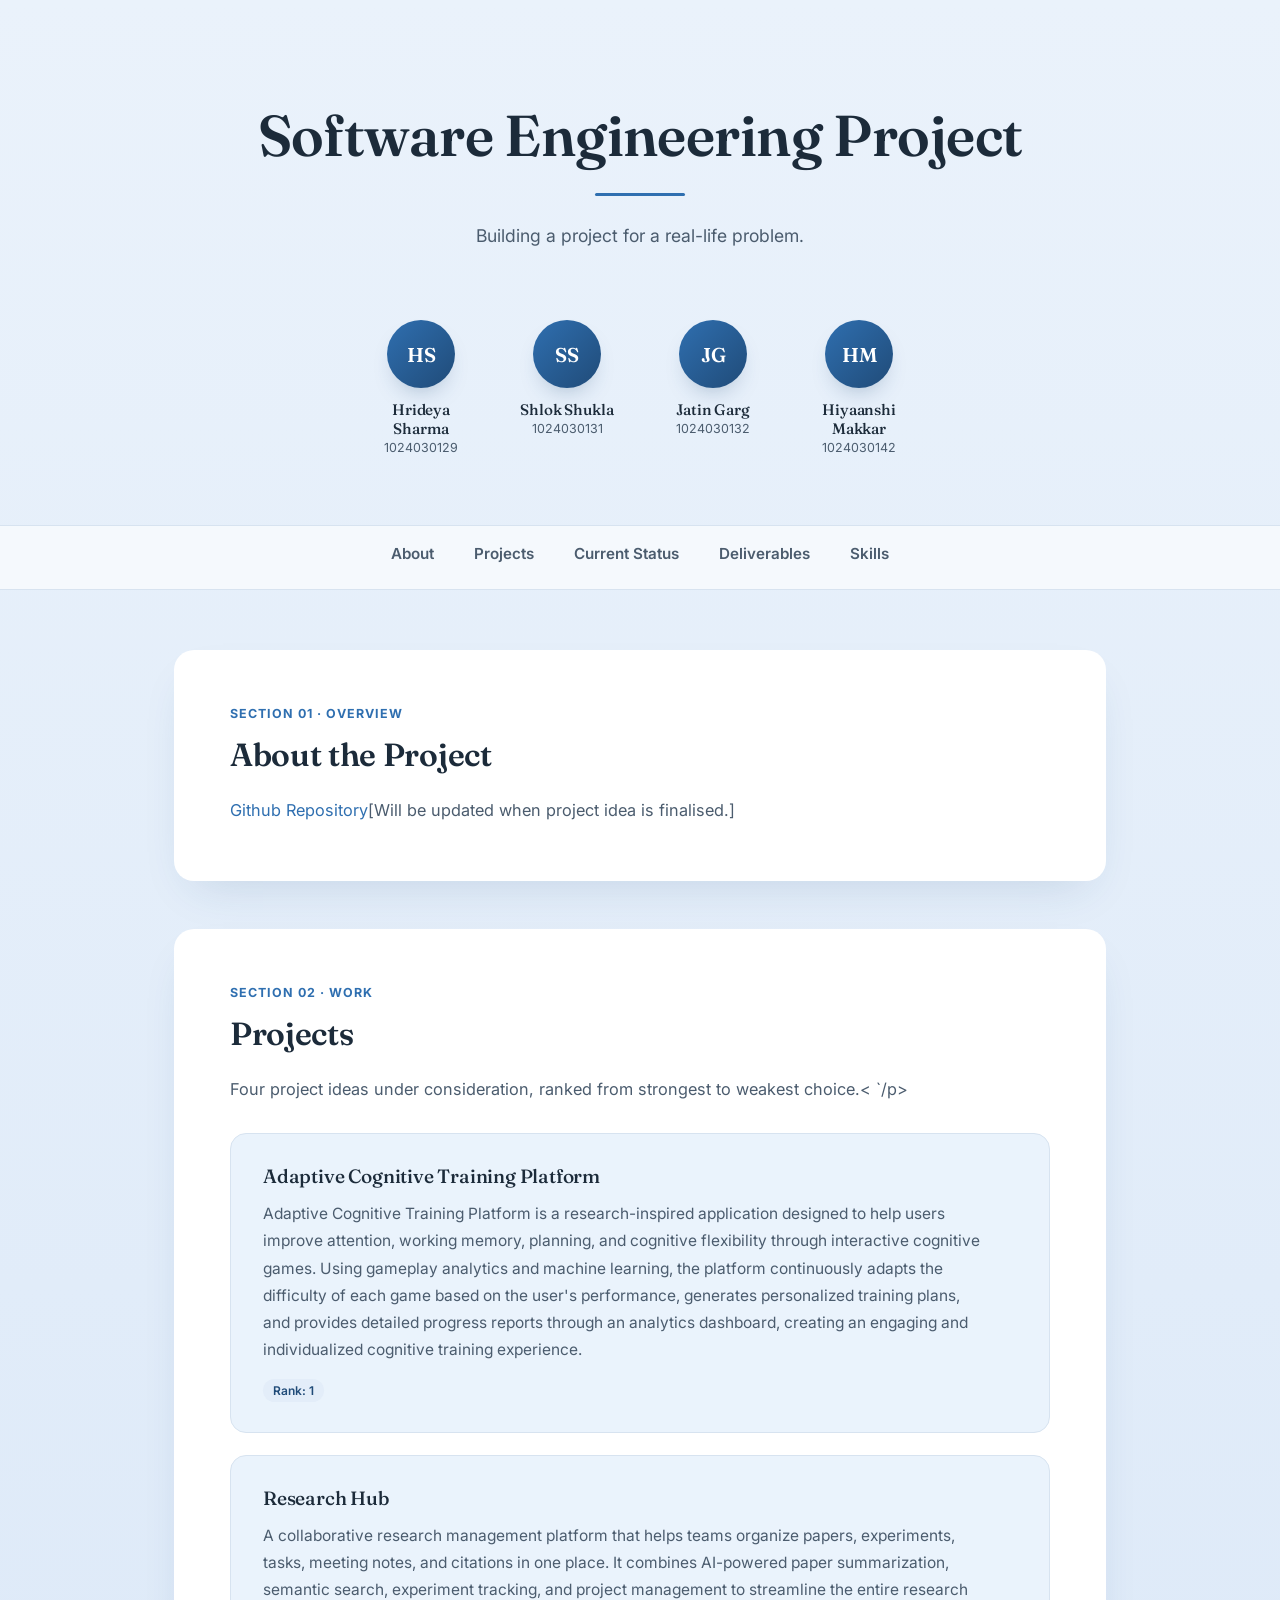
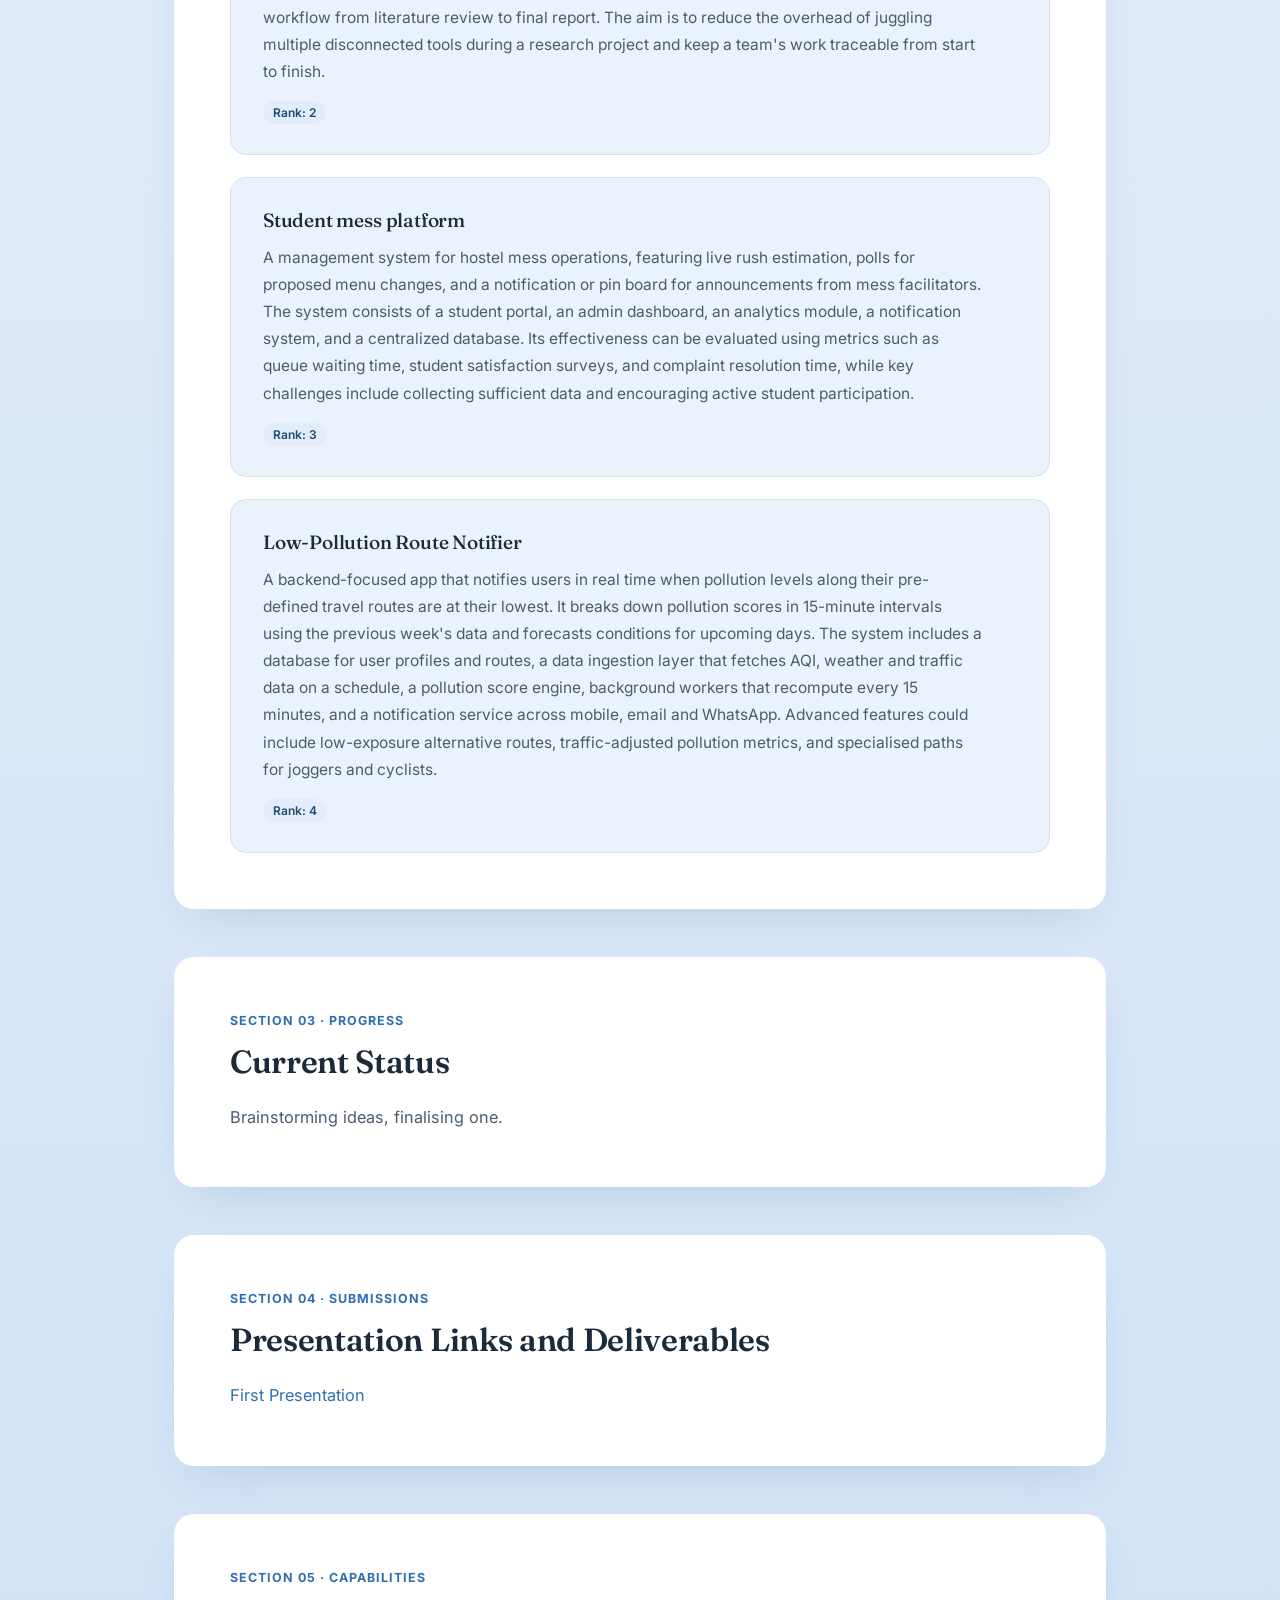
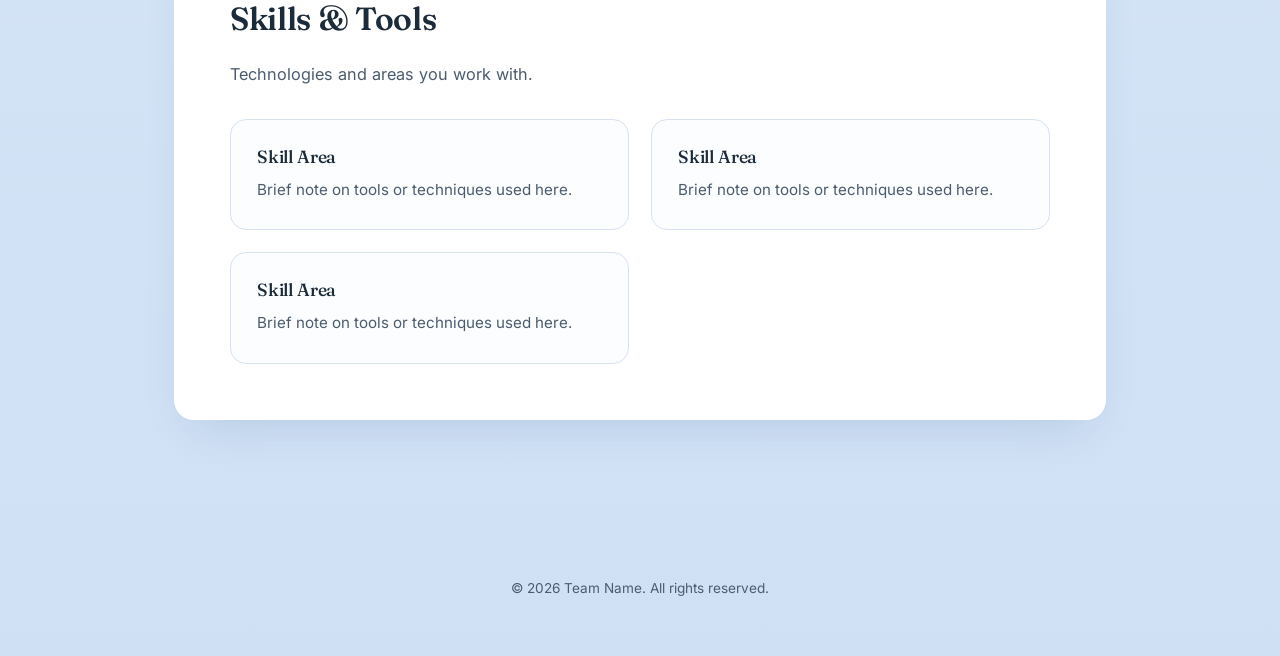
==== index.html @ e9191e88 "Update project details and styles in index.html Updated project descriptions and ranks in the projec" ====
<!DOCTYPE html>
<html lang="en">
<head>
<meta charset="UTF-8">
<meta name="viewport" content="width=device-width, initial-scale=1.0">
<title>Software Engineering Project</title>
<link rel="preconnect" href="https://fonts.googleapis.com">
<link href="https://fonts.googleapis.com/css2?family=Fraunces:opsz,wght@9..144,400;9..144,500;9..144,600&family=Inter:wght@400;500;600;700&display=swap" rel="stylesheet">
<style>
  :root {
    --bg-top: #eaf2fb;
    --bg-bottom: #cfe0f5;
    --panel: #ffffff;
    --ink: #1c2b3a;
    --ink-soft: #4b5c6e;
    --accent: #2f6fb0;
    --accent-deep: #204b78;
    --line: #d7e3f0;
    --nav-bg: #f5f9fd;
  }

  * { box-sizing: border-box; margin: 0; padding: 0; }

  html { scroll-behavior: smooth; }

  body {
    font-family: 'Inter', sans-serif;
    color: var(--ink);
    background: linear-gradient(180deg, var(--bg-top) 0%, var(--bg-bottom) 100%);
    min-height: 100vh;
  }

  h1, h2, h3 {
    font-family: 'Fraunces', serif;
    color: var(--ink);
    letter-spacing: -0.01em;
  }

  a { color: var(--accent); text-decoration: none; }

  /* HERO */
  .hero {
    padding: 100px 24px 70px;
    text-align: center;
  }

  .hero h1 {
    font-size: clamp(2.4rem, 5vw, 3.6rem);
    font-weight: 600;
  }

  .hero-underline {
    width: 90px;
    height: 3px;
    background: var(--accent);
    margin: 22px auto 26px;
    border-radius: 2px;
  }

  .hero p {
    font-size: 1.1rem;
    color: var(--ink-soft);
    max-width: 620px;
    margin: 0 auto;
    line-height: 1.6;
  }

  /* TEAM STRIP */
  .team-strip {
    display: flex;
    justify-content: center;
    flex-wrap: wrap;
    gap: 36px;
    padding: 0 24px 70px;
  }

  .strip-member {
    display: flex;
    flex-direction: column;
    align-items: center;
    text-align: center;
    width: 110px;
  }

  .strip-avatar {
    width: 68px;
    height: 68px;
    border-radius: 50%;
    background: linear-gradient(135deg, var(--accent), var(--accent-deep));
    display: flex;
    align-items: center;
    justify-content: center;
    color: #fff;
    font-family: 'Fraunces', serif;
    font-size: 1.25rem;
    font-weight: 600;
    margin-bottom: 12px;
    box-shadow: 0 12px 24px -12px rgba(32, 75, 120, 0.4);
  }

  .strip-member h3 {
    font-size: 0.95rem;
    font-weight: 500;
    margin-bottom: 2px;
  }

  .strip-member span {
    font-size: 0.78rem;
    color: var(--ink-soft);
  }

  /* NAV */
  .nav-wrap {
    background: var(--nav-bg);
    border-top: 1px solid var(--line);
    border-bottom: 1px solid var(--line);
    position: sticky;
    top: 0;
    z-index: 50;
  }

  nav {
    max-width: 1000px;
    margin: 0 auto;
    display: flex;
    justify-content: center;
    gap: 40px;
    padding: 18px 24px;
    flex-wrap: wrap;
  }

  nav a {
    font-size: 0.95rem;
    font-weight: 600;
    color: var(--ink-soft);
    padding-bottom: 6px;
    border-bottom: 2px solid transparent;
    transition: color 0.2s ease, border-color 0.2s ease;
  }

  nav a:hover,
  nav a.active {
    color: var(--accent-deep);
    border-color: var(--accent);
  }

  /* SECTIONS */
  main {
    max-width: 980px;
    margin: 0 auto;
    padding: 60px 24px 120px;
    display: flex;
    flex-direction: column;
    gap: 48px;
  }

  section {
    background: var(--panel);
    border-radius: 20px;
    padding: 56px;
    box-shadow: 0 20px 45px -20px rgba(32, 75, 120, 0.18);
    position: relative;
  }

  .eyebrow {
    font-size: 0.78rem;
    font-weight: 700;
    letter-spacing: 0.08em;
    text-transform: uppercase;
    color: var(--accent);
    display: block;
    margin-bottom: 14px;
  }

  section h2 {
    font-size: 2rem;
    font-weight: 600;
    margin-bottom: 22px;
  }

  section p {
    color: var(--ink-soft);
    line-height: 1.75;
    font-size: 1.02rem;
    max-width: 720px;
  }

  section p + p { margin-top: 14px; }

  /* TEAM GRID */
  .team-grid {
    display: grid;
    grid-template-columns: repeat(auto-fit, minmax(200px, 1fr));
    gap: 26px;
    margin-top: 30px;
  }

  .member {
    text-align: center;
    padding: 26px 16px;
    border: 1px solid var(--line);
    border-radius: 16px;
    transition: transform 0.2s ease, box-shadow 0.2s ease;
  }

  .member:hover {
    transform: translateY(-4px);
    box-shadow: 0 14px 30px -16px rgba(32, 75, 120, 0.3);
  }

  .avatar {
    width: 78px;
    height: 78px;
    border-radius: 50%;
    background: linear-gradient(135deg, var(--accent), var(--accent-deep));
    margin: 0 auto 16px;
    display: flex;
    align-items: center;
    justify-content: center;
    color: #fff;
    font-family: 'Fraunces', serif;
    font-size: 1.4rem;
    font-weight: 600;
  }

  .member h3 {
    font-size: 1.05rem;
    font-weight: 500;
    margin-bottom: 4px;
  }

  .member span {
    font-size: 0.85rem;
    color: var(--ink-soft);
  }

  /* PROJECT TILES (vertical layout, ranked) */
  .project-tile-list {
    display: flex;
    flex-direction: column;
    gap: 22px;
    margin-top: 30px;
  }

  .project-tile {
    border: 1px solid var(--line);
    border-radius: 16px;
    padding: 30px 32px;
    background: #eaf3fc;
  }

  .project-tile h3 {
    font-size: 1.2rem;
    font-weight: 500;
    margin-bottom: 12px;
  }

  .project-tile p {
    font-size: 0.97rem;
  }

  .rank-tag {
    display: inline-block;
    font-size: 0.75rem;
    font-weight: 600;
    color: var(--accent-deep);
    background: #e3edf9;
    padding: 4px 10px;
    border-radius: 100px;
    margin-top: 16px;
  }

  /* PROJECT / CARD LIST */
  .card-list {
    display: grid;
    grid-template-columns: repeat(auto-fit, minmax(260px, 1fr));
    gap: 22px;
    margin-top: 30px;
  }

  .card {
    border: 1px solid var(--line);
    border-radius: 16px;
    padding: 26px;
    background: #fbfdff;
  }

  .card h3 {
    font-size: 1.1rem;
    font-weight: 500;
    margin-bottom: 10px;
  }

  .card p {
    font-size: 0.95rem;
  }

  .tag {
    display: inline-block;
    font-size: 0.75rem;
    font-weight: 600;
    color: var(--accent-deep);
    background: #e3edf9;
    padding: 4px 10px;
    border-radius: 100px;
    margin-top: 14px;
  }

  /* CONTACT */
  .contact-row {
    display: flex;
    gap: 16px;
    margin-top: 26px;
    flex-wrap: wrap;
  }

  .btn {
    display: inline-block;
    padding: 13px 26px;
    border-radius: 100px;
    font-weight: 600;
    font-size: 0.95rem;
  }

  .btn-primary {
    background: var(--accent);
    color: #fff;
  }

  .btn-primary:hover { background: var(--accent-deep); }

  .btn-secondary {
    border: 1px solid var(--line);
    color: var(--ink);
  }

  .btn-secondary:hover { border-color: var(--accent); color: var(--accent-deep); }

  footer {
    text-align: center;
    padding: 40px 24px 60px;
    color: var(--ink-soft);
    font-size: 0.85rem;
  }

  @media (max-width: 640px) {
    section { padding: 34px 24px; }
    nav { gap: 20px; }
  }
</style>
</head>
<body>

  <div class="hero">
    <h1>Software Engineering Project</h1>
    <div class="hero-underline"></div>
    <p>Building a project for a real-life problem.</p>
  </div>

  <div class="team-strip">
    <div class="strip-member">
      <div class="strip-avatar">HS</div>
      <h3>Hrideya Sharma</h3>
      <span>1024030129</span>
    </div>
    <div class="strip-member">
      <div class="strip-avatar">SS</div>
      <h3>Shlok Shukla</h3>
      <span>1024030131</span>
    </div>
    <div class="strip-member">
      <div class="strip-avatar">JG</div>
      <h3>Jatin Garg</h3>
      <span>1024030132</span>
    </div>
    <div class="strip-member">
      <div class="strip-avatar">HM</div>
      <h3>Hiyaanshi Makkar</h3>
      <span>1024030142</span>
    </div>
  </div>

  <div class="nav-wrap">
    <nav>
      <a href="#about" class="active">About</a>
      <a href="#projects">Projects</a>
      <a href="#status">Current Status</a>
      <a href="#deliverables">Deliverables</a>
      <a href="#skills">Skills</a>
    </nav>
  </div>

  <main>

    <section id="about">
      <span class="eyebrow">Section 01 · Overview</span>
      <h2>About the Project</h2>
      <p><a href="https://github.com/hrideya163/Software_Engineering_Project">Github Repository</a>[Will be updated when project idea is finalised.]</p>
    </section>

    <section id="projects">
      <span class="eyebrow">Section 02 · Work</span>
      <h2>Projects</h2>
      <p>Four project ideas under consideration, ranked from strongest to weakest choice.<  `/p>
      <div class="project-tile-list">

        <div class="project-tile">
          <h3>Adaptive Cognitive Training Platform</h3>
          <p>Adaptive Cognitive Training Platform is a research-inspired application designed to help users improve attention, working memory, planning, and cognitive flexibility through interactive cognitive games. Using gameplay analytics and machine learning, the platform continuously adapts the difficulty of each game based on the user's performance, generates personalized training plans, and provides detailed progress reports through an analytics dashboard, creating an engaging and individualized cognitive training experience.</p>
          <span class="rank-tag">Rank: 1</span>
        </div>

        <div class="project-tile">
          <h3>Research Hub</h3>
          <p>A collaborative research management platform that helps teams organize papers, experiments, tasks, meeting notes, and citations in one place. It combines AI-powered paper summarization, semantic search, experiment tracking, and project management to streamline the entire research workflow from literature review to final report. The aim is to reduce the overhead of juggling multiple disconnected tools during a research project and keep a team's work traceable from start to finish.</p>
          <span class="rank-tag">Rank: 2</span>
        </div>

        <div class="project-tile">
          <h3>Student mess platform</h3>
          <p>A management system for hostel mess operations, featuring live rush estimation, polls for proposed menu changes, and a notification or pin board for announcements from mess facilitators. The system consists of a student portal, an admin dashboard, an analytics module, a notification system, and a centralized database. Its effectiveness can be evaluated using metrics such as queue waiting time, student satisfaction surveys, and complaint resolution time, while key challenges include collecting sufficient data and encouraging active student participation.</p>
          <span class="rank-tag">Rank: 3</span>
        </div>

        <div class="project-tile">
          <h3>Low-Pollution Route Notifier</h3>
          <p>A backend-focused app that notifies users in real time when pollution levels along their pre-defined travel routes are at their lowest. It breaks down pollution scores in 15-minute intervals using the previous week's data and forecasts conditions for upcoming days. The system includes a database for user profiles and routes, a data ingestion layer that fetches AQI, weather and traffic data on a schedule, a pollution score engine, background workers that recompute every 15 minutes, and a notification service across mobile, email and WhatsApp. Advanced features could include low-exposure alternative routes, traffic-adjusted pollution metrics, and specialised paths for joggers and cyclists.</p>
          <span class="rank-tag">Rank: 4</span>
        </div>
        
      </div>
    </section>

    <section id="status">
      <span class="eyebrow">Section 03 · Progress</span>
      <h2>Current Status</h2>
      <p>Brainstorming ideas, finalising one.</p>
    </section>

    <section id="deliverables">
      <span class="eyebrow">Section 04 · Submissions</span>
      <h2>Presentation Links and Deliverables</h2>
      <p><a href="https://docs.google.com/presentation/d/1nsrLdVQEng-svzZ3mW-jrxJIvBsD0Khr/edit?usp=sharing&ouid=112269358252437703472&rtpof=true&sd=true">First Presentation</a></p>
    </section>

    <section id="skills">
      <span class="eyebrow">Section 05 · Capabilities</span>
      <h2>Skills &amp; Tools</h2>
      <p>Technologies and areas you work with.</p>
      <div class="card-list">
        <div class="card"><h3>Skill Area</h3><p>Brief note on tools or techniques used here.</p></div>
        <div class="card"><h3>Skill Area</h3><p>Brief note on tools or techniques used here.</p></div>
        <div class="card"><h3>Skill Area</h3><p>Brief note on tools or techniques used here.</p></div>
      </div>
    </section>

  </main>

  <footer>
    &copy; 2026 Team Name. All rights reserved.
  </footer>

  <script>
    const links = document.querySelectorAll('nav a');
    const sections = document.querySelectorAll('main section');

    window.addEventListener('scroll', () => {
      let current = '';
      sections.forEach(sec => {
        const rect = sec.getBoundingClientRect();
        if (rect.top <= 120 && rect.bottom >= 120) current = sec.id;
      });
      links.forEach(link => {
        link.classList.toggle('active', link.getAttribute('href') === '#' + current);
      });
    });
  </script>

</body>
</html>
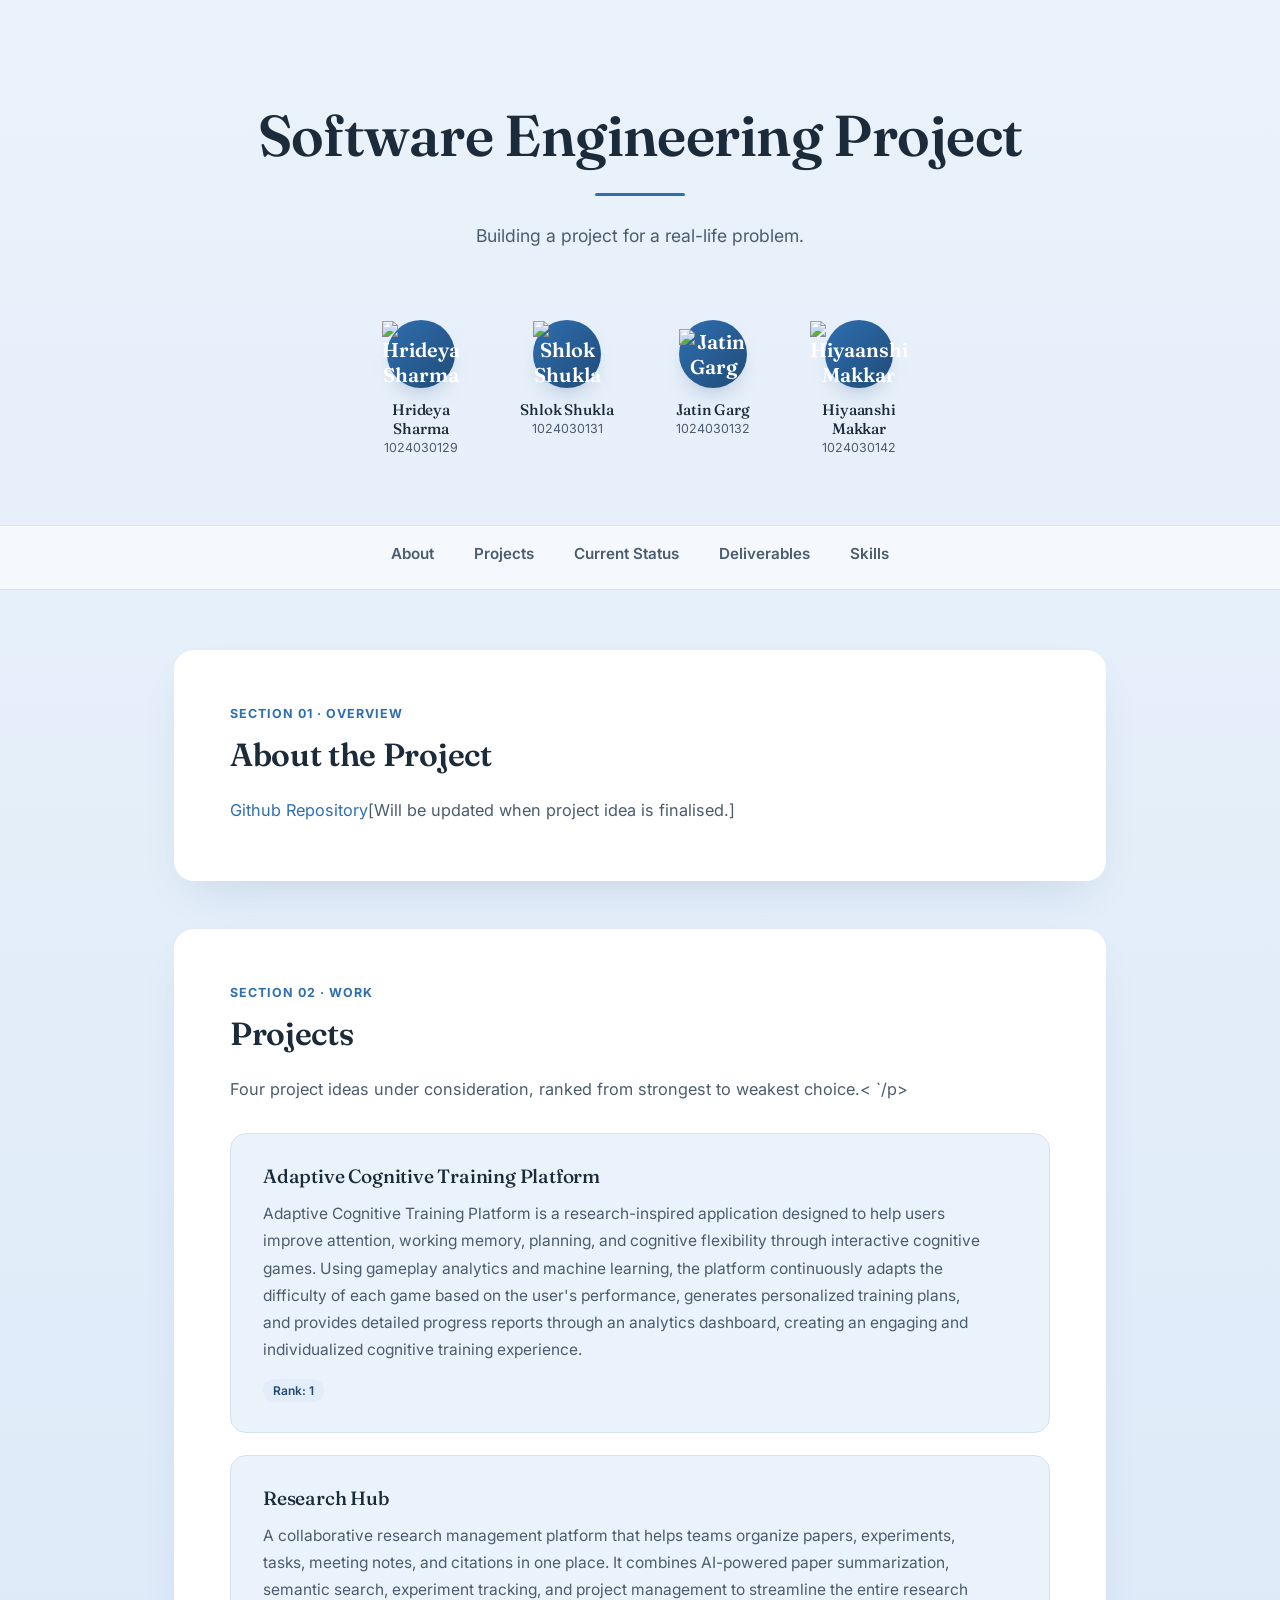
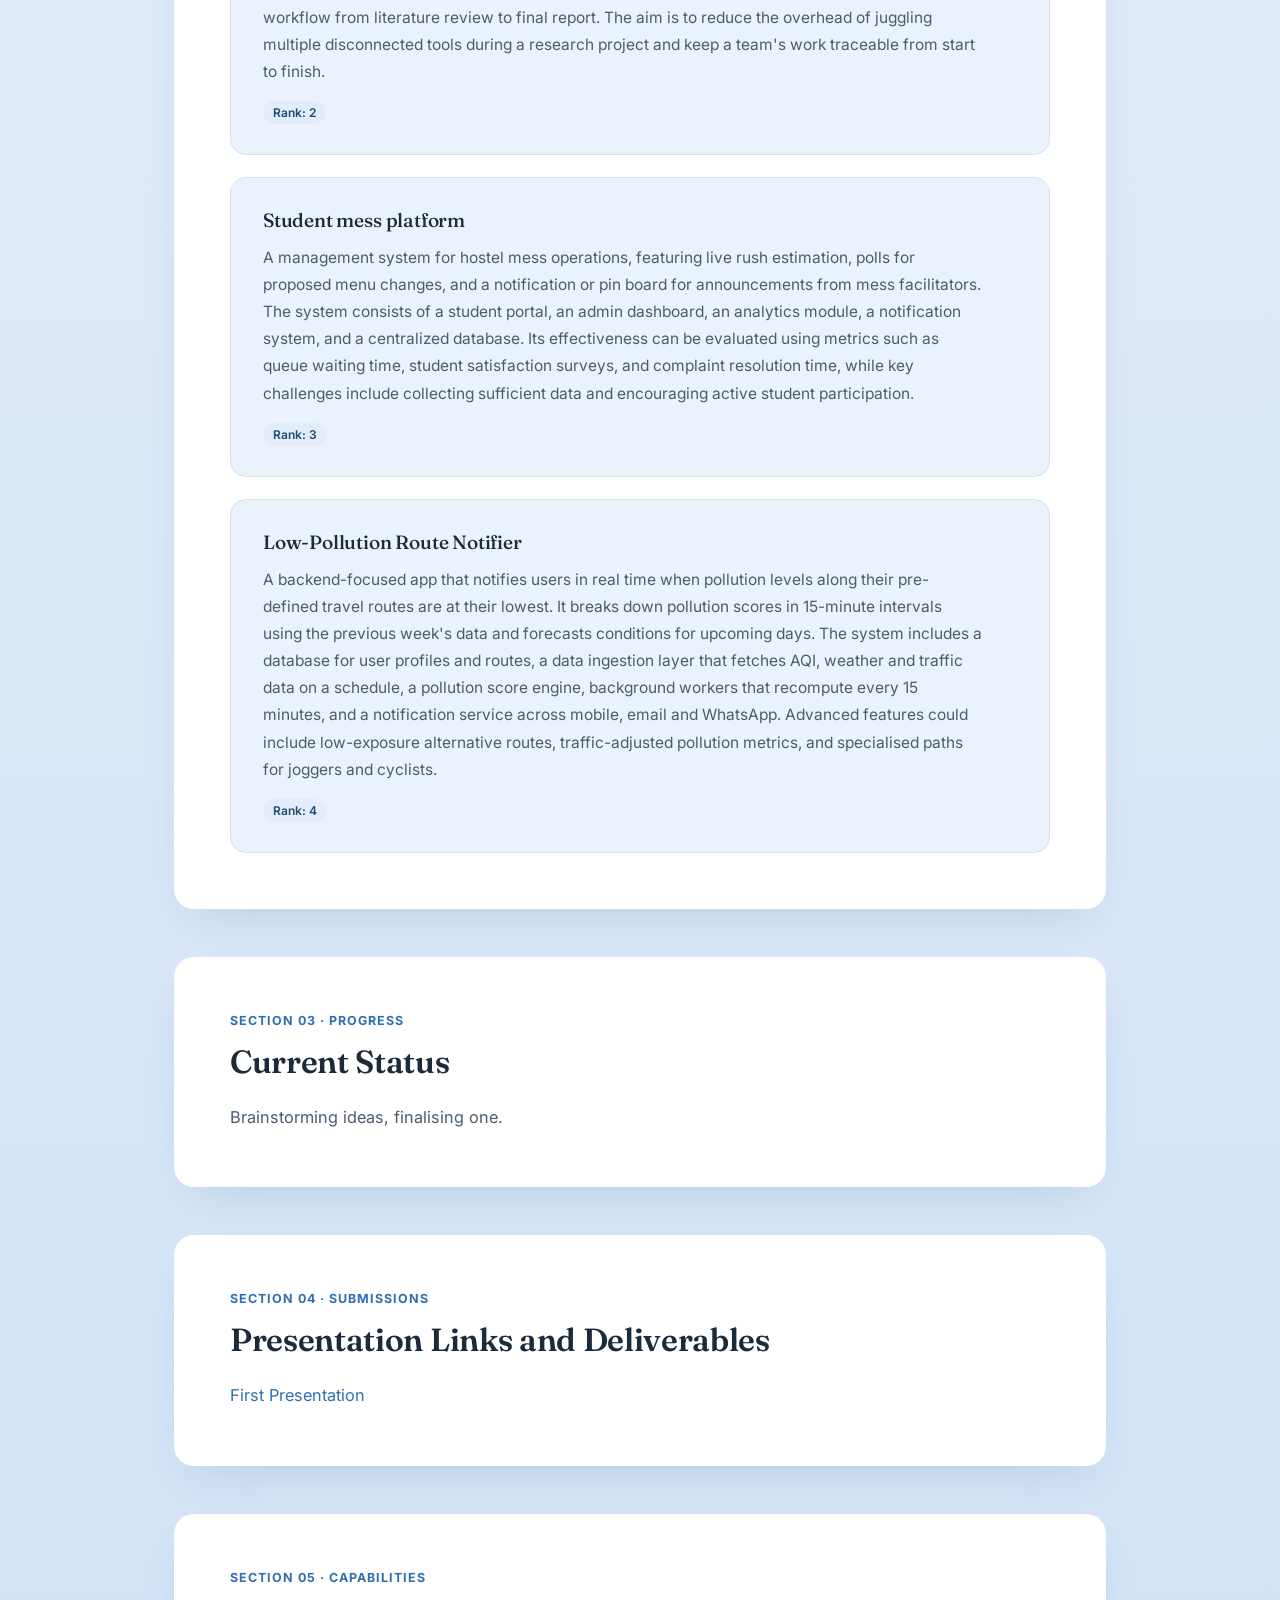
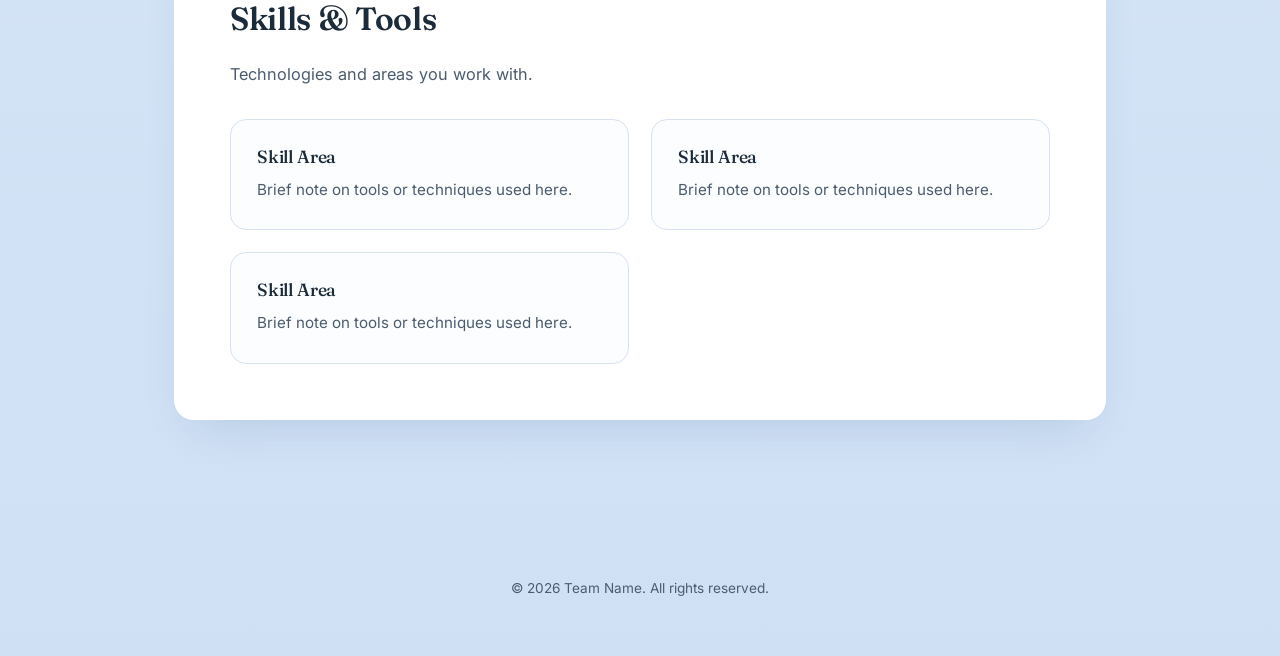
==== commit f35ff94f: "Update index.html" ====
--- a/index.html
+++ b/index.html
@@ -359,22 +359,22 @@
 
   <div class="team-strip">
     <div class="strip-member">
-      <div class="strip-avatar">HS</div>
+      <div class="strip-avatar"><img src="images/hrideya.jpg" alt="Hrideya Sharma"></div>
       <h3>Hrideya Sharma</h3>
       <span>1024030129</span>
     </div>
     <div class="strip-member">
-      <div class="strip-avatar">SS</div>
+      <div class="strip-avatar"><img src="images/shlok.jpg" alt="Shlok Shukla"></div>
       <h3>Shlok Shukla</h3>
       <span>1024030131</span>
     </div>
     <div class="strip-member">
-      <div class="strip-avatar">JG</div>
+      <div class="strip-avatar"><img src="images/jatin.jpg" alt="Jatin Garg"></div>
       <h3>Jatin Garg</h3>
       <span>1024030132</span>
     </div>
     <div class="strip-member">
-      <div class="strip-avatar">HM</div>
+      <div class="strip-avatar"><img src="images/hiyaanshi.jpg" alt="Hiyaanshi Makkar"></div>
       <h3>Hiyaanshi Makkar</h3>
       <span>1024030142</span>
     </div>
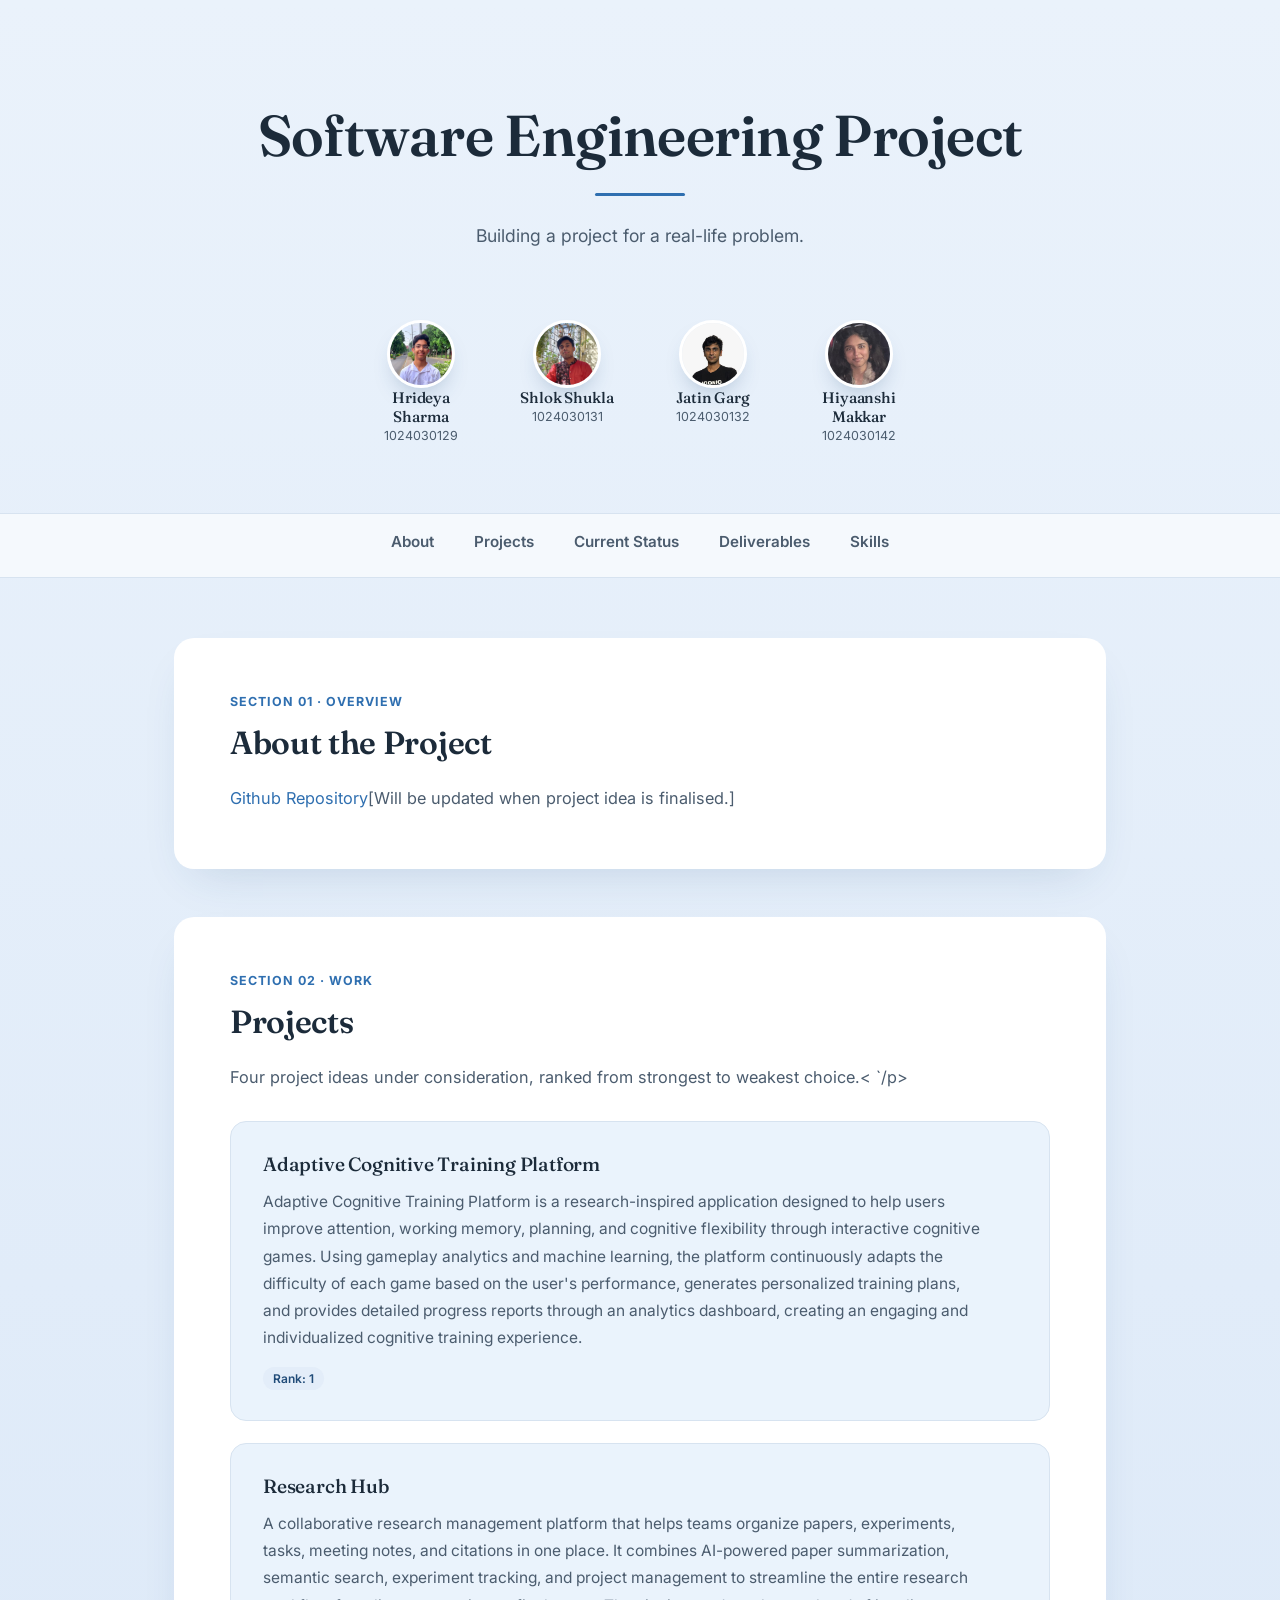
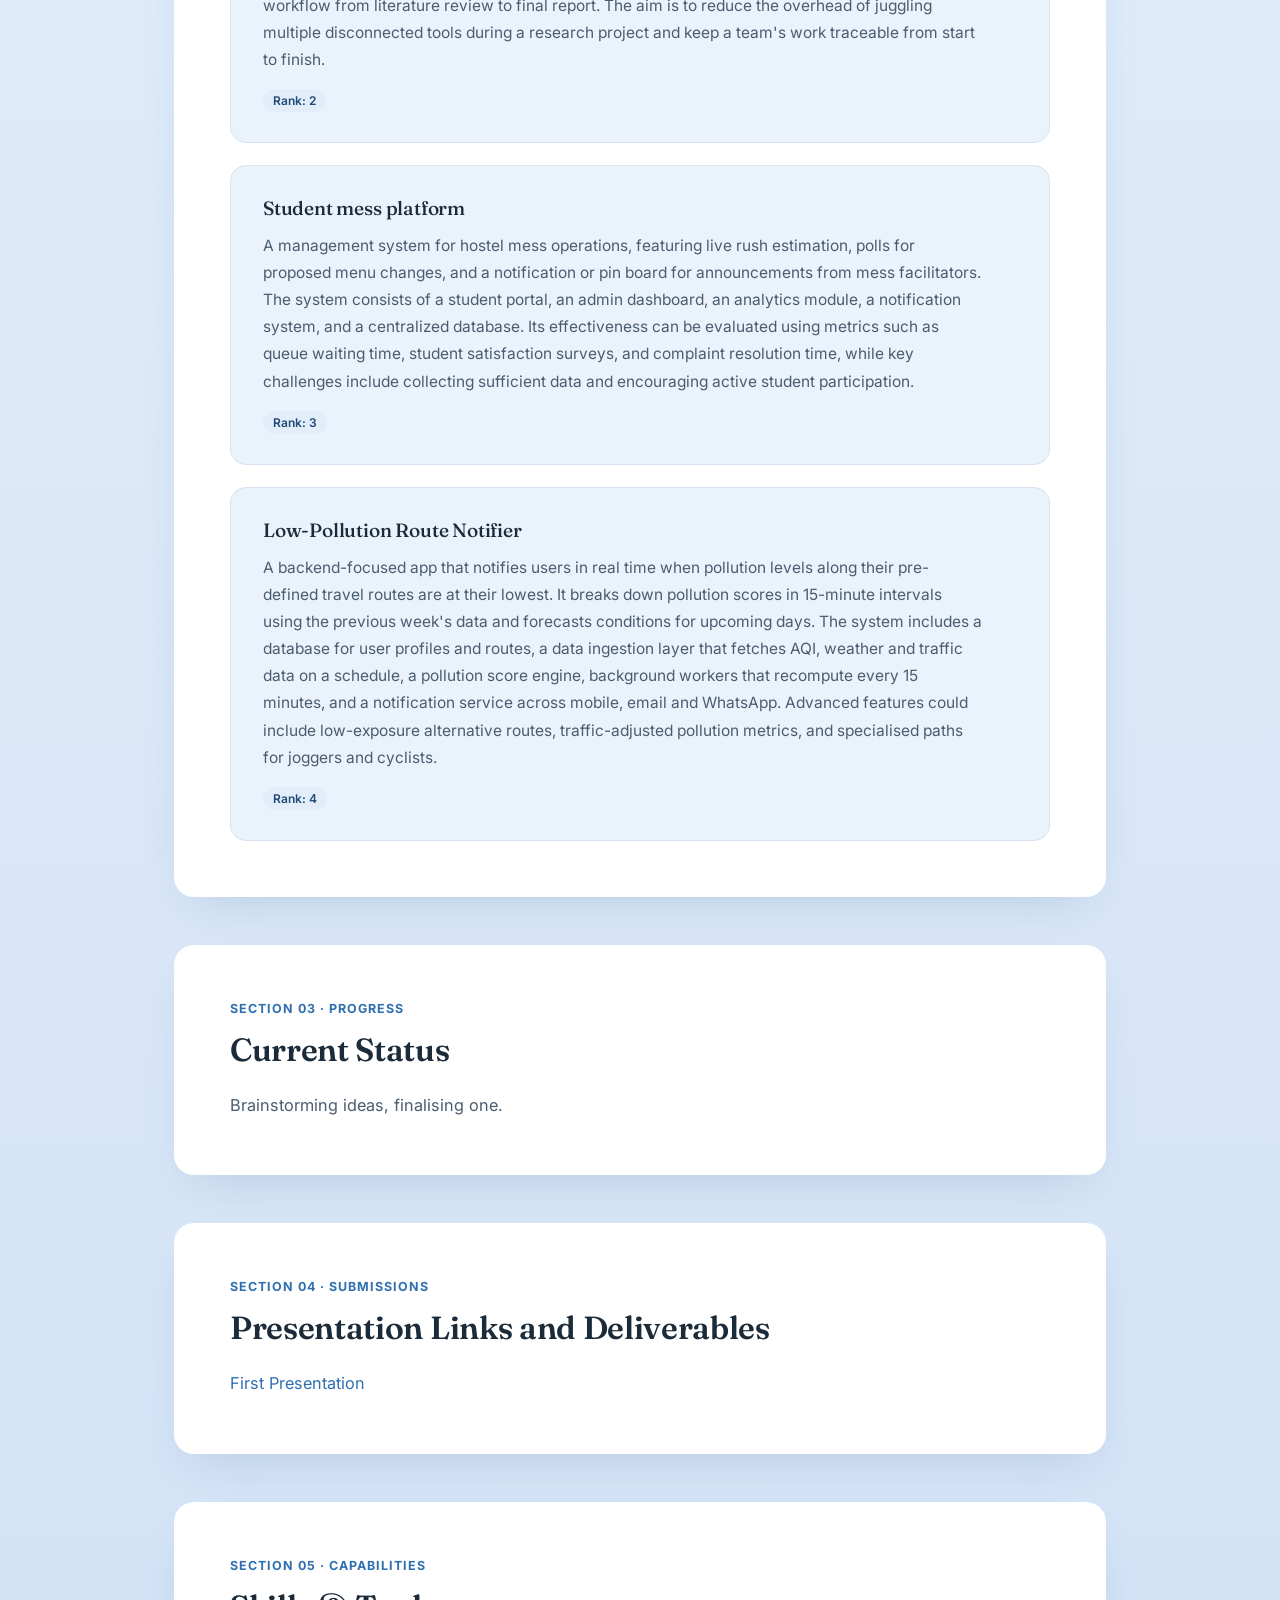
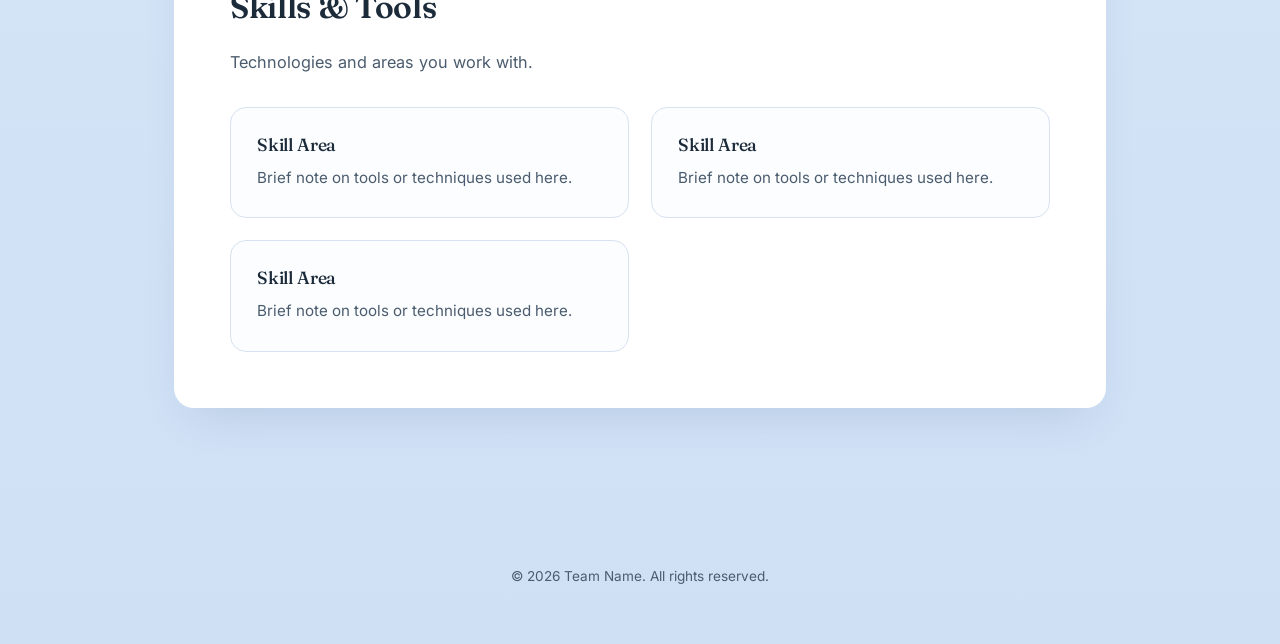
==== commit 940e2d87: "Update index.html" ====
--- a/index.html
+++ b/index.html
@@ -86,17 +86,17 @@
     width: 68px;
     height: 68px;
     border-radius: 50%;
-    background: linear-gradient(135deg, var(--accent), var(--accent-deep));
-    display: flex;
-    align-items: center;
-    justify-content: center;
-    color: #fff;
-    font-family: 'Fraunces', serif;
-    font-size: 1.25rem;
-    font-weight: 600;
-    margin-bottom: 12px;
+    overflow: hidden;
+    border: 3px solid #fff;
     box-shadow: 0 12px 24px -12px rgba(32, 75, 120, 0.4);
-  }
+}
+
+.strip-avatar img {
+    width: 100%;
+    height: 100%;
+    object-fit: cover;
+    display: block;
+}
 
   .strip-member h3 {
     font-size: 0.95rem;
@@ -359,22 +359,22 @@
 
   <div class="team-strip">
     <div class="strip-member">
-      <div class="strip-avatar"><img src="images/hrideya.jpg" alt="Hrideya Sharma"></div>
+      <div class="strip-avatar"><img src="images/hrideya.jpeg" alt="Hrideya Sharma"></div>
       <h3>Hrideya Sharma</h3>
       <span>1024030129</span>
     </div>
     <div class="strip-member">
-      <div class="strip-avatar"><img src="images/shlok.jpg" alt="Shlok Shukla"></div>
+      <div class="strip-avatar"><img src="images/shlok.jpeg" alt="Shlok Shukla"></div>
       <h3>Shlok Shukla</h3>
       <span>1024030131</span>
     </div>
     <div class="strip-member">
-      <div class="strip-avatar"><img src="images/jatin.jpg" alt="Jatin Garg"></div>
+      <div class="strip-avatar"><img src="images/jatin.jpeg" alt="Jatin Garg"></div>
       <h3>Jatin Garg</h3>
       <span>1024030132</span>
     </div>
     <div class="strip-member">
-      <div class="strip-avatar"><img src="images/hiyaanshi.jpg" alt="Hiyaanshi Makkar"></div>
+      <div class="strip-avatar"><img src="images/hiyaanshi.jpeg" alt="Hiyaanshi Makkar"></div>
       <h3>Hiyaanshi Makkar</h3>
       <span>1024030142</span>
     </div>
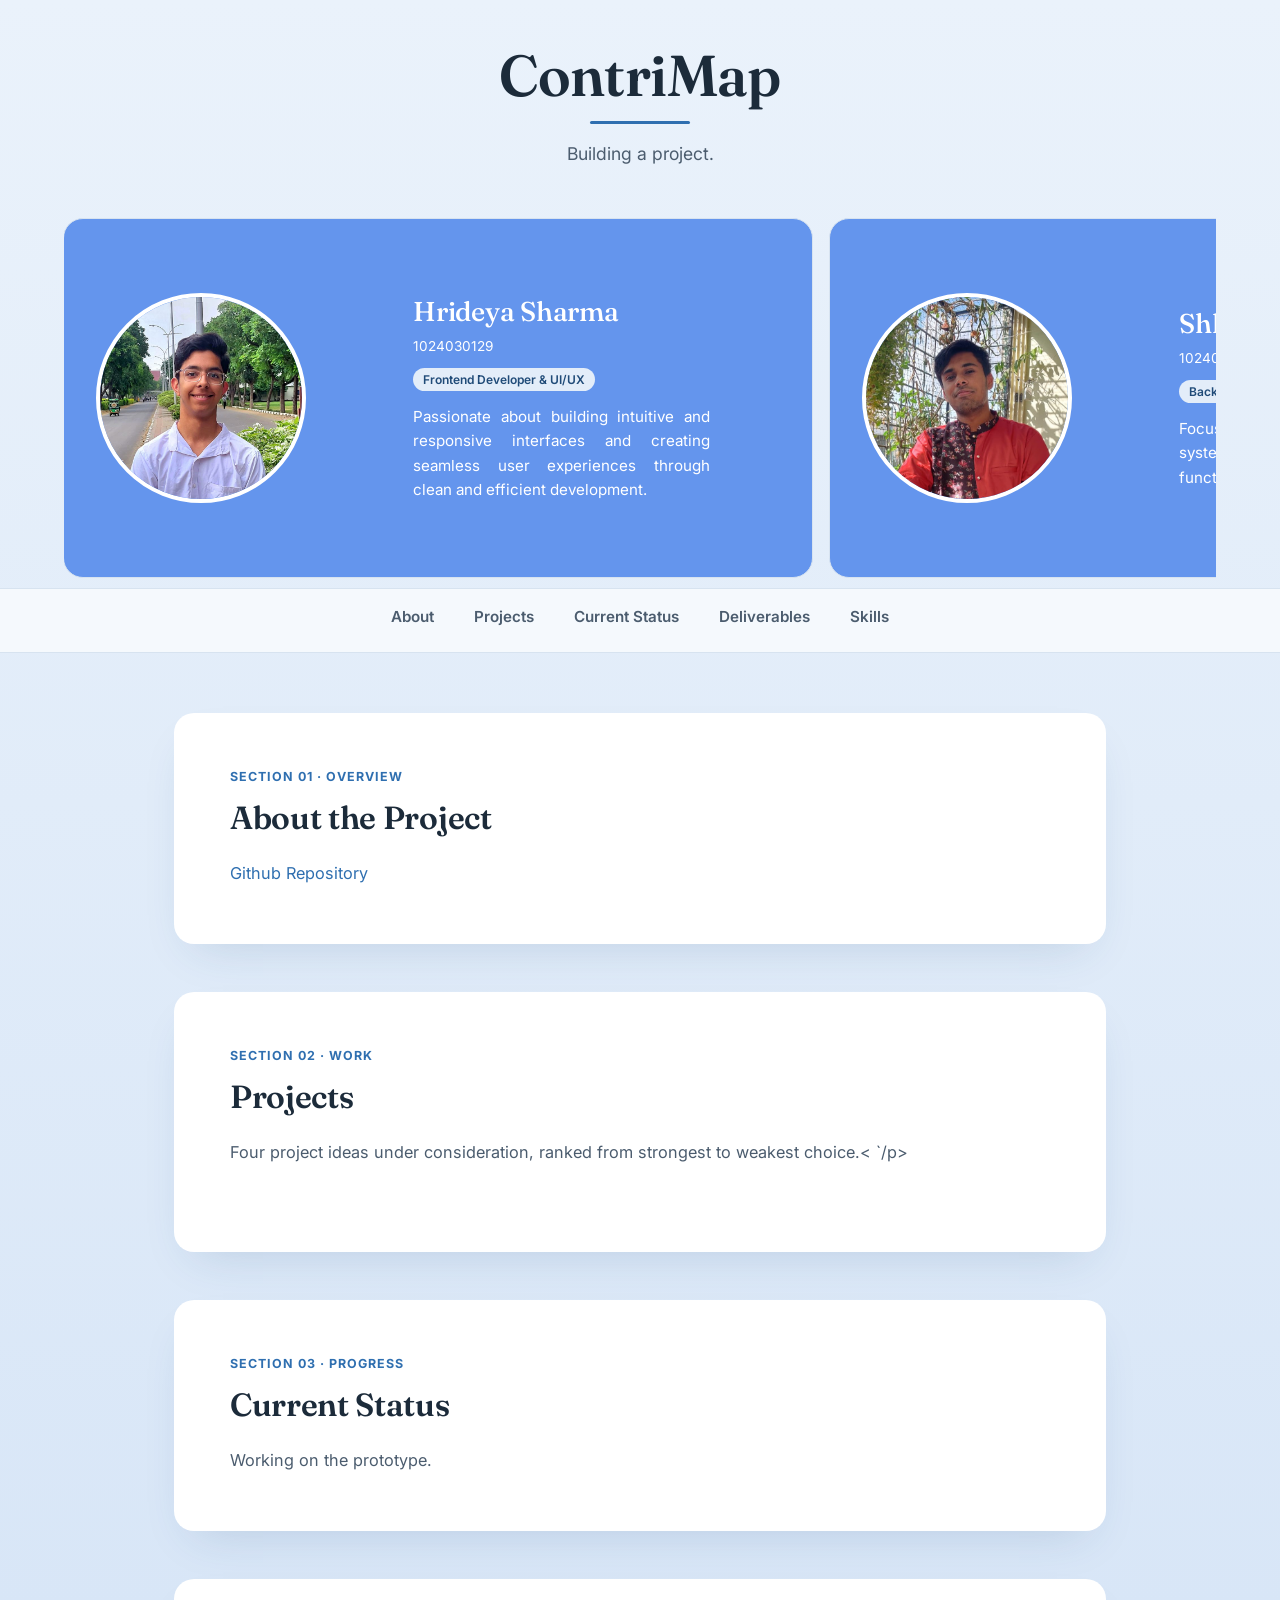
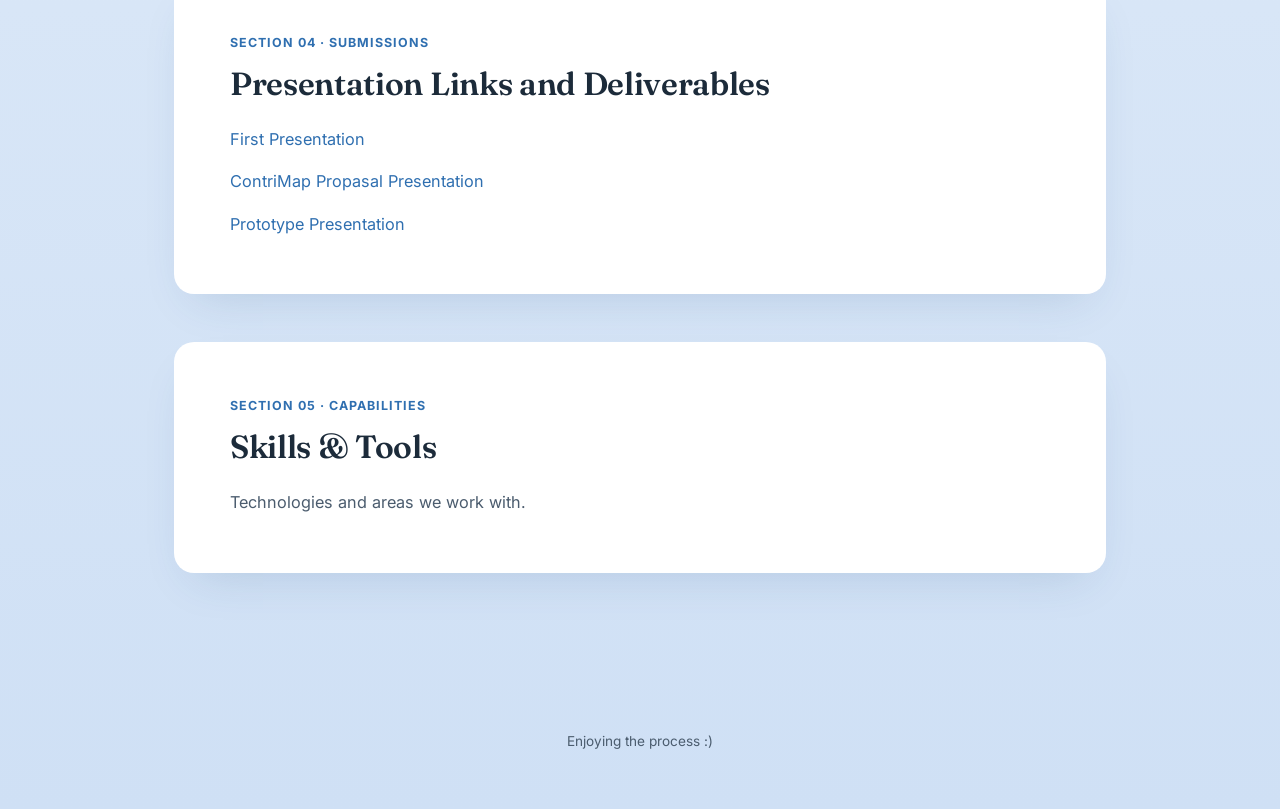
==== commit 7bc9650d: "Update project title and content in index.html" ====
--- a/index.html
+++ b/index.html
@@ -3,383 +3,370 @@
 <head>
 <meta charset="UTF-8">
 <meta name="viewport" content="width=device-width, initial-scale=1.0">
-<title>Software Engineering Project</title>
+<title>ContriMap</title>
 <link rel="preconnect" href="https://fonts.googleapis.com">
 <link href="https://fonts.googleapis.com/css2?family=Fraunces:opsz,wght@9..144,400;9..144,500;9..144,600&family=Inter:wght@400;500;600;700&display=swap" rel="stylesheet">
-<style>
-  :root {
-    --bg-top: #eaf2fb;
-    --bg-bottom: #cfe0f5;
-    --panel: #ffffff;
-    --ink: #1c2b3a;
-    --ink-soft: #4b5c6e;
-    --accent: #2f6fb0;
-    --accent-deep: #204b78;
-    --line: #d7e3f0;
-    --nav-bg: #f5f9fd;
-  }
-
-  * { box-sizing: border-box; margin: 0; padding: 0; }
-
-  html { scroll-behavior: smooth; }
-
-  body {
-    font-family: 'Inter', sans-serif;
-    color: var(--ink);
-    background: linear-gradient(180deg, var(--bg-top) 0%, var(--bg-bottom) 100%);
-    min-height: 100vh;
-  }
-
-  h1, h2, h3 {
-    font-family: 'Fraunces', serif;
-    color: var(--ink);
-    letter-spacing: -0.01em;
-  }
-
-  a { color: var(--accent); text-decoration: none; }
-
-  /* HERO */
-  .hero {
-    padding: 100px 24px 70px;
-    text-align: center;
-  }
-
-  .hero h1 {
-    font-size: clamp(2.4rem, 5vw, 3.6rem);
-    font-weight: 600;
-  }
-
-  .hero-underline {
-    width: 90px;
-    height: 3px;
-    background: var(--accent);
-    margin: 22px auto 26px;
-    border-radius: 2px;
-  }
-
-  .hero p {
-    font-size: 1.1rem;
-    color: var(--ink-soft);
-    max-width: 620px;
-    margin: 0 auto;
-    line-height: 1.6;
-  }
-
-  /* TEAM STRIP */
-  .team-strip {
-    display: flex;
-    justify-content: center;
-    flex-wrap: wrap;
-    gap: 36px;
-    padding: 0 24px 70px;
-  }
-
-  .strip-member {
-    display: flex;
-    flex-direction: column;
-    align-items: center;
-    text-align: center;
-    width: 110px;
-  }
-
-  .strip-avatar {
-    width: 68px;
-    height: 68px;
-    border-radius: 50%;
-    overflow: hidden;
-    border: 3px solid #fff;
-    box-shadow: 0 12px 24px -12px rgba(32, 75, 120, 0.4);
-}
-
-.strip-avatar img {
-    width: 100%;
-    height: 100%;
-    object-fit: cover;
-    display: block;
-}
-
-  .strip-member h3 {
-    font-size: 0.95rem;
-    font-weight: 500;
-    margin-bottom: 2px;
-  }
-
-  .strip-member span {
-    font-size: 0.78rem;
-    color: var(--ink-soft);
-  }
-
-  /* NAV */
-  .nav-wrap {
-    background: var(--nav-bg);
-    border-top: 1px solid var(--line);
-    border-bottom: 1px solid var(--line);
-    position: sticky;
-    top: 0;
-    z-index: 50;
-  }
-
-  nav {
-    max-width: 1000px;
-    margin: 0 auto;
-    display: flex;
-    justify-content: center;
-    gap: 40px;
-    padding: 18px 24px;
-    flex-wrap: wrap;
-  }
-
-  nav a {
-    font-size: 0.95rem;
-    font-weight: 600;
-    color: var(--ink-soft);
-    padding-bottom: 6px;
-    border-bottom: 2px solid transparent;
-    transition: color 0.2s ease, border-color 0.2s ease;
-  }
-
-  nav a:hover,
-  nav a.active {
-    color: var(--accent-deep);
-    border-color: var(--accent);
-  }
-
-  /* SECTIONS */
-  main {
-    max-width: 980px;
-    margin: 0 auto;
-    padding: 60px 24px 120px;
-    display: flex;
-    flex-direction: column;
-    gap: 48px;
-  }
-
-  section {
-    background: var(--panel);
-    border-radius: 20px;
-    padding: 56px;
-    box-shadow: 0 20px 45px -20px rgba(32, 75, 120, 0.18);
-    position: relative;
-  }
-
-  .eyebrow {
-    font-size: 0.78rem;
-    font-weight: 700;
-    letter-spacing: 0.08em;
-    text-transform: uppercase;
-    color: var(--accent);
-    display: block;
-    margin-bottom: 14px;
-  }
-
-  section h2 {
-    font-size: 2rem;
-    font-weight: 600;
-    margin-bottom: 22px;
-  }
-
-  section p {
-    color: var(--ink-soft);
-    line-height: 1.75;
-    font-size: 1.02rem;
-    max-width: 720px;
-  }
-
-  section p + p { margin-top: 14px; }
-
-  /* TEAM GRID */
-  .team-grid {
-    display: grid;
-    grid-template-columns: repeat(auto-fit, minmax(200px, 1fr));
-    gap: 26px;
-    margin-top: 30px;
-  }
-
-  .member {
-    text-align: center;
-    padding: 26px 16px;
-    border: 1px solid var(--line);
-    border-radius: 16px;
-    transition: transform 0.2s ease, box-shadow 0.2s ease;
-  }
-
-  .member:hover {
-    transform: translateY(-4px);
-    box-shadow: 0 14px 30px -16px rgba(32, 75, 120, 0.3);
-  }
-
-  .avatar {
-    width: 78px;
-    height: 78px;
-    border-radius: 50%;
-    background: linear-gradient(135deg, var(--accent), var(--accent-deep));
-    margin: 0 auto 16px;
-    display: flex;
-    align-items: center;
-    justify-content: center;
-    color: #fff;
-    font-family: 'Fraunces', serif;
-    font-size: 1.4rem;
-    font-weight: 600;
-  }
-
-  .member h3 {
-    font-size: 1.05rem;
-    font-weight: 500;
-    margin-bottom: 4px;
-  }
-
-  .member span {
-    font-size: 0.85rem;
-    color: var(--ink-soft);
-  }
-
-  /* PROJECT TILES (vertical layout, ranked) */
-  .project-tile-list {
-    display: flex;
-    flex-direction: column;
-    gap: 22px;
-    margin-top: 30px;
-  }
-
-  .project-tile {
-    border: 1px solid var(--line);
-    border-radius: 16px;
-    padding: 30px 32px;
-    background: #eaf3fc;
-  }
-
-  .project-tile h3 {
-    font-size: 1.2rem;
-    font-weight: 500;
-    margin-bottom: 12px;
-  }
-
-  .project-tile p {
-    font-size: 0.97rem;
-  }
-
-  .rank-tag {
-    display: inline-block;
-    font-size: 0.75rem;
-    font-weight: 600;
-    color: var(--accent-deep);
-    background: #e3edf9;
-    padding: 4px 10px;
-    border-radius: 100px;
-    margin-top: 16px;
-  }
-
-  /* PROJECT / CARD LIST */
-  .card-list {
-    display: grid;
-    grid-template-columns: repeat(auto-fit, minmax(260px, 1fr));
-    gap: 22px;
-    margin-top: 30px;
-  }
-
-  .card {
-    border: 1px solid var(--line);
-    border-radius: 16px;
-    padding: 26px;
-    background: #fbfdff;
-  }
-
-  .card h3 {
-    font-size: 1.1rem;
-    font-weight: 500;
-    margin-bottom: 10px;
-  }
-
-  .card p {
-    font-size: 0.95rem;
-  }
-
-  .tag {
-    display: inline-block;
-    font-size: 0.75rem;
-    font-weight: 600;
-    color: var(--accent-deep);
-    background: #e3edf9;
-    padding: 4px 10px;
-    border-radius: 100px;
-    margin-top: 14px;
-  }
-
-  /* CONTACT */
-  .contact-row {
-    display: flex;
-    gap: 16px;
-    margin-top: 26px;
-    flex-wrap: wrap;
-  }
-
-  .btn {
-    display: inline-block;
-    padding: 13px 26px;
-    border-radius: 100px;
-    font-weight: 600;
-    font-size: 0.95rem;
-  }
-
-  .btn-primary {
-    background: var(--accent);
-    color: #fff;
-  }
-
-  .btn-primary:hover { background: var(--accent-deep); }
-
-  .btn-secondary {
-    border: 1px solid var(--line);
-    color: var(--ink);
-  }
-
-  .btn-secondary:hover { border-color: var(--accent); color: var(--accent-deep); }
-
-  footer {
-    text-align: center;
-    padding: 40px 24px 60px;
-    color: var(--ink-soft);
-    font-size: 0.85rem;
-  }
-
-  @media (max-width: 640px) {
-    section { padding: 34px 24px; }
-    nav { gap: 20px; }
-  }
-</style>
+<link rel="stylesheet" href="style.css">
 </head>
 <body>
 
   <div class="hero">
-    <h1>Software Engineering Project</h1>
+    <h1>ContriMap</h1>
     <div class="hero-underline"></div>
-    <p>Building a project for a real-life problem.</p>
+    <p>Building a project.</p>
   </div>
 
-  <div class="team-strip">
-    <div class="strip-member">
-      <div class="strip-avatar"><img src="images/hrideya.jpeg" alt="Hrideya Sharma"></div>
-      <h3>Hrideya Sharma</h3>
-      <span>1024030129</span>
+  <!-- TEAM CAROUSEL -->
+
+
+<div class="carousel">
+
+    <!-- FIRST GROUP -->
+
+    <div class="group">
+
+        <!-- HRIDEYA -->
+
+        <div class="card">
+
+            <div class="card-left">
+
+                <img
+                    src="images/hrideya.jpeg"
+                    alt="Hrideya Sharma"
+                >
+
+                <div class="card-name">
+
+                    <h3>Hrideya Sharma</h3>
+
+                    <span class="roll">
+                        1024030129
+                    </span>
+
+                </div>
+
+            </div>
+
+
+            <div class="card-right">
+
+                <span class="tag">
+                    Frontend Developer & UI/UX
+                </span>
+
+                <p>
+                    Passionate about building intuitive and
+                    responsive interfaces and creating seamless
+                    user experiences through clean and efficient
+                    development.
+                </p>
+
+            </div>
+
+        </div>
+
+
+        <!-- SHLOK -->
+
+        <div class="card">
+
+            <div class="card-left">
+
+                <img
+                    src="images/shlok.jpeg"
+                    alt="Shlok Shukla"
+                >
+
+                <div class="card-name">
+
+                    <h3>Shlok Shukla</h3>
+
+                    <span class="roll">
+                        1024030131
+                    </span>
+
+                </div>
+
+            </div>
+
+
+            <div class="card-right">
+
+                <span class="tag">
+                    Backend Developer
+                </span>
+
+                <p>
+                    Focused on developing reliable backend
+                    systems, APIs and database-driven
+                    functionality for the project.
+                </p>
+
+            </div>
+
+        </div>
+
+
+        <!-- JATIN -->
+
+        <div class="card">
+
+            <div class="card-left">
+
+                <img
+                    src="images/jatin.jpeg"
+                    alt="Jatin Garg"
+                >
+
+                <div class="card-name">
+
+                    <h3>Jatin Garg</h3>
+
+                    <span class="roll">
+                        1024030132
+                    </span>
+
+                </div>
+
+            </div>
+
+
+            <div class="card-right">
+
+                <span class="tag">
+                    System & Data Developer
+                </span>
+
+                <p>
+                    Works on system development, data processing
+                    and implementing the technical components
+                    required for the project.
+                </p>
+
+            </div>
+
+        </div>
+
+
+        <!-- HIYAANSHI -->
+
+        <div class="card">
+
+            <div class="card-left">
+
+                <img
+                    src="images/hiyaanshi.jpeg"
+                    alt="Hiyaanshi Makkar"
+                >
+
+                <div class="card-name">
+
+                    <h3>Hiyaanshi Makkar</h3>
+
+                    <span class="roll">
+                        1024030142
+                    </span>
+
+                </div>
+
+            </div>
+
+
+            <div class="card-right">
+
+                <span class="tag">
+                    Frontend & Project Integration
+                </span>
+
+                <p>
+                    Focused on frontend development, integrating
+                    project components and creating a clean and
+                    engaging user experience.
+                </p>
+
+            </div>
+
+        </div>
+
     </div>
-    <div class="strip-member">
-      <div class="strip-avatar"><img src="images/shlok.jpeg" alt="Shlok Shukla"></div>
-      <h3>Shlok Shukla</h3>
-      <span>1024030131</span>
+
+
+    <!-- =================================
+         DUPLICATE GROUP FOR INFINITE LOOP
+    ================================== -->
+
+    <div aria-hidden="true" class="group">
+
+
+        <!-- HRIDEYA -->
+
+        <div class="card">
+
+            <div class="card-left">
+
+                <img
+                    src="images/hrideya.jpeg"
+                    alt="Hrideya Sharma"
+                >
+
+                <div class="card-name">
+
+                    <h3>Hrideya Sharma</h3>
+
+                    <span class="roll">
+                        1024030129
+                    </span>
+
+                </div>
+
+            </div>
+
+
+            <div class="card-right">
+
+                <span class="tag">
+                    Frontend Developer & UI/UX
+                </span>
+
+                <p>
+                    Passionate about building intuitive and
+                    responsive interfaces and creating seamless
+                    user experiences through clean and efficient
+                    development.
+                </p>
+
+            </div>
+
+        </div>
+
+
+        <!-- SHLOK -->
+
+        <div class="card">
+
+            <div class="card-left">
+
+                <img
+                    src="images/shlok.jpeg"
+                    alt="Shlok Shukla"
+                >
+
+                <div class="card-name">
+
+                    <h3>Shlok Shukla</h3>
+
+                    <span class="roll">
+                        1024030131
+                    </span>
+
+                </div>
+
+            </div>
+
+
+            <div class="card-right">
+
+                <span class="tag">
+                    Backend Developer
+                </span>
+
+                <p>
+                    Focused on developing reliable backend
+                    systems, APIs and database-driven
+                    functionality for the project.
+                </p>
+
+            </div>
+
+        </div>
+
+
+        <!-- JATIN -->
+
+        <div class="card">
+
+            <div class="card-left">
+
+                <img
+                    src="images/jatin.jpeg"
+                    alt="Jatin Garg"
+                >
+
+                <div class="card-name">
+
+                    <h3>Jatin Garg</h3>
+
+                    <span class="roll">
+                        1024030132
+                    </span>
+
+                </div>
+
+            </div>
+
+
+            <div class="card-right">
+
+                <span class="tag">
+                    System & Data Developer
+                </span>
+
+                <p>
+                    Works on system development, data processing
+                    and implementing the technical components
+                    required for the project.
+                </p>
+
+            </div>
+
+        </div>
+
+
+        <!-- HIYAANSHI -->
+
+        <div class="card">
+
+            <div class="card-left">
+
+                <img
+                    src="images/hiyaanshi.jpeg"
+                    alt="Hiyaanshi Makkar"
+                >
+
+                <div class="card-name">
+
+                    <h3>Hiyaanshi Makkar</h3>
+
+                    <span class="roll">
+                        1024030142
+                    </span>
+
+                </div>
+
+            </div>
+
+
+            <div class="card-right">
+
+                <span class="tag">
+                    Frontend & Project Integration
+                </span>
+
+                <p>
+                    Focused on frontend development, integrating
+                    project components and creating a clean and
+                    engaging user experience.
+                </p>
+
+            </div>
+
+        </div>
+
+
     </div>
-    <div class="strip-member">
-      <div class="strip-avatar"><img src="images/jatin.jpeg" alt="Jatin Garg"></div>
-      <h3>Jatin Garg</h3>
-      <span>1024030132</span>
-    </div>
-    <div class="strip-member">
-      <div class="strip-avatar"><img src="images/hiyaanshi.jpeg" alt="Hiyaanshi Makkar"></div>
-      <h3>Hiyaanshi Makkar</h3>
-      <span>1024030142</span>
-    </div>
-  </div>
-
+
+</div>
   <div class="nav-wrap">
     <nav>
       <a href="#about" class="active">About</a>
@@ -395,7 +382,7 @@
     <section id="about">
       <span class="eyebrow">Section 01 · Overview</span>
       <h2>About the Project</h2>
-      <p><a href="https://github.com/hrideya163/Software_Engineering_Project">Github Repository</a>[Will be updated when project idea is finalised.]</p>
+      <p><a href="https://github.com/hrideya163/Software_Engineering_Project">Github Repository</a></p>
     </section>
 
     <section id="projects">
@@ -403,30 +390,6 @@
       <h2>Projects</h2>
       <p>Four project ideas under consideration, ranked from strongest to weakest choice.<  `/p>
       <div class="project-tile-list">
-
-        <div class="project-tile">
-          <h3>Adaptive Cognitive Training Platform</h3>
-          <p>Adaptive Cognitive Training Platform is a research-inspired application designed to help users improve attention, working memory, planning, and cognitive flexibility through interactive cognitive games. Using gameplay analytics and machine learning, the platform continuously adapts the difficulty of each game based on the user's performance, generates personalized training plans, and provides detailed progress reports through an analytics dashboard, creating an engaging and individualized cognitive training experience.</p>
-          <span class="rank-tag">Rank: 1</span>
-        </div>
-
-        <div class="project-tile">
-          <h3>Research Hub</h3>
-          <p>A collaborative research management platform that helps teams organize papers, experiments, tasks, meeting notes, and citations in one place. It combines AI-powered paper summarization, semantic search, experiment tracking, and project management to streamline the entire research workflow from literature review to final report. The aim is to reduce the overhead of juggling multiple disconnected tools during a research project and keep a team's work traceable from start to finish.</p>
-          <span class="rank-tag">Rank: 2</span>
-        </div>
-
-        <div class="project-tile">
-          <h3>Student mess platform</h3>
-          <p>A management system for hostel mess operations, featuring live rush estimation, polls for proposed menu changes, and a notification or pin board for announcements from mess facilitators. The system consists of a student portal, an admin dashboard, an analytics module, a notification system, and a centralized database. Its effectiveness can be evaluated using metrics such as queue waiting time, student satisfaction surveys, and complaint resolution time, while key challenges include collecting sufficient data and encouraging active student participation.</p>
-          <span class="rank-tag">Rank: 3</span>
-        </div>
-
-        <div class="project-tile">
-          <h3>Low-Pollution Route Notifier</h3>
-          <p>A backend-focused app that notifies users in real time when pollution levels along their pre-defined travel routes are at their lowest. It breaks down pollution scores in 15-minute intervals using the previous week's data and forecasts conditions for upcoming days. The system includes a database for user profiles and routes, a data ingestion layer that fetches AQI, weather and traffic data on a schedule, a pollution score engine, background workers that recompute every 15 minutes, and a notification service across mobile, email and WhatsApp. Advanced features could include low-exposure alternative routes, traffic-adjusted pollution metrics, and specialised paths for joggers and cyclists.</p>
-          <span class="rank-tag">Rank: 4</span>
-        </div>
         
       </div>
     </section>
@@ -434,47 +397,35 @@
     <section id="status">
       <span class="eyebrow">Section 03 · Progress</span>
       <h2>Current Status</h2>
-      <p>Brainstorming ideas, finalising one.</p>
+      <p>Working on the prototype.</p>
     </section>
 
     <section id="deliverables">
       <span class="eyebrow">Section 04 · Submissions</span>
       <h2>Presentation Links and Deliverables</h2>
       <p><a href="https://docs.google.com/presentation/d/1nsrLdVQEng-svzZ3mW-jrxJIvBsD0Khr/edit?usp=sharing&ouid=112269358252437703472&rtpof=true&sd=true">First Presentation</a></p>
+      <p><a href="https://canva.link/0k50i8srltsi27f">ContriMap Propasal Presentation</a></p>
+      <p><a href="">Prototype Presentation</a></p>
     </section>
 
     <section id="skills">
       <span class="eyebrow">Section 05 · Capabilities</span>
       <h2>Skills &amp; Tools</h2>
-      <p>Technologies and areas you work with.</p>
-      <div class="card-list">
+      <p>Technologies and areas we work with.</p>
+      <!-- <div class="card-list">
         <div class="card"><h3>Skill Area</h3><p>Brief note on tools or techniques used here.</p></div>
         <div class="card"><h3>Skill Area</h3><p>Brief note on tools or techniques used here.</p></div>
         <div class="card"><h3>Skill Area</h3><p>Brief note on tools or techniques used here.</p></div>
-      </div>
+      </div> -->
     </section>
 
   </main>
 
   <footer>
-    &copy; 2026 Team Name. All rights reserved.
+    Enjoying the process :&#41
   </footer>
 
-  <script>
-    const links = document.querySelectorAll('nav a');
-    const sections = document.querySelectorAll('main section');
-
-    window.addEventListener('scroll', () => {
-      let current = '';
-      sections.forEach(sec => {
-        const rect = sec.getBoundingClientRect();
-        if (rect.top <= 120 && rect.bottom >= 120) current = sec.id;
-      });
-      links.forEach(link => {
-        link.classList.toggle('active', link.getAttribute('href') === '#' + current);
-      });
-    });
-  </script>
+  <script src="script.js"></script>
 
 </body>
 </html>
--- a/style.css
+++ b/style.css
@@ -0,0 +1,533 @@
+:root {
+    --bg-top: #eaf2fb;
+    --bg-bottom: #cfe0f5;
+    --panel: #ffffff;
+    --ink: #1c2b3a;
+    --ink-soft: #4b5c6e;
+    --accent: #2f6fb0;
+    --accent-deep: #204b78;
+    --line: #d7e3f0;
+    --nav-bg: #f5f9fd;
+}
+
+* {
+    box-sizing: border-box;
+    margin: 0;
+    padding: 0;
+}
+
+html {
+    scroll-behavior: smooth;
+}
+
+body {
+    font-family: 'Inter', sans-serif;
+    color: var(--ink);
+    background: linear-gradient(
+        180deg,
+        var(--bg-top) 0%,
+        var(--bg-bottom) 100%
+    );
+    min-height: 100vh;
+}
+
+h1,
+h2,
+h3 {
+    font-family: 'Fraunces', serif;
+    color: var(--ink);
+    letter-spacing: -0.01em;
+}
+
+a {
+    color: var(--accent);
+    text-decoration: none;
+}
+
+
+/* =========================
+   HERO
+========================= */
+
+.hero {
+    padding: 40px 24px;
+    text-align: center;
+}
+
+.hero h1 {
+    font-size: clamp(2.4rem, 5vw, 3.6rem);
+    font-weight: 600;
+}
+
+.hero-underline {
+    width: 100px;
+    height: 3px;
+    background: var(--accent);
+    margin: 10px auto 16px;
+    border-radius: 2px;
+}
+
+.hero p {
+    font-size: 1.1rem;
+    color: var(--ink-soft);
+    max-width: 620px;
+    margin: 0 auto;
+    line-height: 1.6;
+}
+
+/* =========================
+   NAVIGATION
+========================= */
+
+.nav-wrap {
+    background: var(--nav-bg);
+    border-top: 1px solid var(--line);
+    border-bottom: 1px solid var(--line);
+
+    position: sticky;
+    top: 0;
+
+    z-index: 50;
+}
+
+nav {
+    max-width: 1000px;
+    margin: 0 auto;
+
+    display: flex;
+    justify-content: center;
+
+    gap: 40px;
+
+    padding: 18px 24px;
+
+    flex-wrap: wrap;
+}
+
+nav a {
+    font-size: 0.95rem;
+    font-weight: 600;
+
+    color: var(--ink-soft);
+
+    padding-bottom: 6px;
+
+    border-bottom: 2px solid transparent;
+
+    transition:
+        color 0.2s ease,
+        border-color 0.2s ease;
+}
+
+nav a:hover,
+nav a.active {
+    color: var(--accent-deep);
+    border-color: var(--accent);
+}
+
+
+/* =========================
+   MAIN SECTIONS
+========================= */
+
+main {
+    max-width: 980px;
+
+    margin: 0 auto;
+
+    padding: 60px 24px 120px;
+
+    display: flex;
+    flex-direction: column;
+
+    gap: 48px;
+}
+
+section {
+    background: var(--panel);
+
+    border-radius: 20px;
+
+    padding: 56px;
+
+    box-shadow:
+        0 20px 45px -20px rgba(32, 75, 120, 0.18);
+
+    position: relative;
+}
+
+.eyebrow {
+    font-size: 0.78rem;
+    font-weight: 700;
+
+    letter-spacing: 0.08em;
+
+    text-transform: uppercase;
+
+    color: var(--accent);
+
+    display: block;
+
+    margin-bottom: 14px;
+}
+
+section h2 {
+    font-size: 2rem;
+    font-weight: 600;
+
+    margin-bottom: 22px;
+}
+
+section p {
+    color: var(--ink-soft);
+
+    line-height: 1.75;
+
+    font-size: 1.02rem;
+
+    max-width: 720px;
+}
+
+section p + p {
+    margin-top: 14px;
+}
+
+
+/* =========================
+   PROJECTS
+========================= */
+
+.project-tile-list {
+    display: flex;
+    flex-direction: column;
+
+    gap: 22px;
+
+    margin-top: 30px;
+}
+
+.project-tile {
+    border: 1px solid var(--line);
+
+    border-radius: 16px;
+
+    padding: 30px 32px;
+
+    background: #eaf3fc;
+}
+
+.project-tile h3 {
+    font-size: 1.2rem;
+    font-weight: 500;
+    
+    margin-bottom: 12px;
+}
+
+.project-tile p {
+    font-size: 0.97rem;
+}
+
+.rank-tag {
+    display: inline-block;
+
+    font-size: 0.75rem;
+    font-weight: 600;
+
+    color: var(--accent-deep);
+
+    background: #e3edf9;
+
+    padding: 4px 10px;
+
+    border-radius: 100px;
+
+    margin-top: 16px;
+}
+
+
+/* =========================
+   CARDS
+========================= */
+
+
+.carousel {
+    margin: 10px auto;
+    width: 90%;
+    display: flex;
+    overflow-x: auto;   /* KEEP THIS */
+    scroll-behavior: auto;
+}
+
+.carousel::-webkit-scrollbar {
+    display: none;
+}
+
+.group {
+    display: flex;
+    align-items: center;
+    justify-content: center;
+    gap: 1em;
+    padding-right: 1em;
+    flex-shrink: 0;
+}
+.card {
+    flex: 0 0 5em;
+    height: 5em;
+    padding: 4em;
+    background: cornflowerblue;
+    font-size: 3rem;
+    border-radius: .2em;
+    text-align: center;
+    align-content: center;
+}
+
+.group .card {
+    width: 750px;
+    min-width: 750px;
+
+    height: 360px;
+
+    border: 1px solid var(--line);
+    border-radius: 20px;
+
+    padding: 32px;
+
+    background-image: url("images/Sigma.jpg");
+    background-size: cover;
+    background-position: center;
+    background-repeat: no-repeat;
+
+    
+    display: grid;
+    grid-template-columns: 42% 58%;
+
+    gap: 30px;
+
+    flex-shrink: 0;
+}
+
+
+/* LEFT SIDE */
+
+.card-left {
+    display: flex;
+    flex-direction: column;
+
+    justify-content: center;
+    align-items: flex-start;
+
+    text-align: left;
+}
+
+.card-left img {
+    width: 210px;
+    height: 210px;
+
+    object-fit: cover;
+
+    border-radius: 105px;
+    border: 4px solid #ffffff;
+
+}
+
+
+/* TEAM MEMBER DETAILS */
+
+.card-name {
+    text-align: left;
+    
+}
+
+.card-name h3 {
+    font-size: 1.4rem;
+    font-weight: 500;
+    color: white;
+    margin-bottom: 5px;
+}
+
+.card-name .roll {
+    display: block;
+
+    font-size: 0.85rem;
+
+    color: white;
+}
+
+
+/* RIGHT SIDE */
+
+.card-right {
+    display: flex;
+    flex-direction: column;
+    
+    justify-content: center;
+    gap: 14px;
+
+    text-align: left;
+}
+
+.card-right .tag {
+    display: inline-block;
+
+    width: fit-content;
+
+    font-size: 0.75rem;
+    font-weight: 600;
+
+    color: var(--accent-deep);
+
+    background: #e3edf9;
+
+    padding: 4px 10px;
+
+    border-radius: 100px;
+
+    margin: 0;
+}
+
+.card-right p {
+    font-size: 0.95rem;
+
+    color: white;
+    line-height: 1.6;
+    text-align: justify;
+    margin-right: 0;
+    padding-right: 100px;
+}
+.group .card h3 {
+    font-size: 1.7rem;
+    
+    font-weight: 500;
+
+    margin-bottom: 10px;
+}
+
+.group .card p {
+    font-size: 0.95rem;
+    
+}
+
+.group .card .tag {
+    display: inline-block;
+    
+    font-size: 0.75rem;
+
+    font-weight: 600;
+
+    color: var(--accent-deep);
+
+    background: #e3edf9;
+
+    padding: 4px 10px;
+
+    border-radius: 100px;
+
+    margin-top: 0;
+}
+
+/* =========================
+   CONTACT
+========================= */
+
+.contact-row {
+    display: flex;
+
+    gap: 16px;
+
+    margin-top: 26px;
+
+    flex-wrap: wrap;
+}
+
+.btn {
+    display: inline-block;
+
+    padding: 13px 26px;
+
+    border-radius: 100px;
+
+    font-weight: 600;
+
+    font-size: 0.95rem;
+}
+
+.btn-primary {
+    background: var(--accent);
+    color: #fff;
+}
+
+.btn-primary:hover {
+    background: var(--accent-deep);
+}
+
+.btn-secondary {
+    border: 1px solid var(--line);
+    color: var(--ink);
+}
+
+.btn-secondary:hover {
+    border-color: var(--accent);
+    color: var(--accent-deep);
+}
+
+
+/* =========================
+   FOOTER
+========================= */
+
+footer {
+    text-align: center;
+
+    padding: 40px 24px 60px;
+
+    color: var(--ink-soft);
+
+    font-size: 0.85rem;
+}
+
+
+/* =========================
+   MOBILE
+========================= */
+
+@media (max-width: 700px) {
+
+    section {
+        padding: 34px 24px;
+    }
+
+    nav {
+        gap: 20px;
+    }
+
+    .team-slide {
+        grid-template-columns: 1fr;
+    }
+
+    .team-left {
+        padding: 30px;
+
+        align-items: center;
+
+        text-align: center;
+    }
+
+    .team-left img {
+        width: 170px;
+        height: 170px;
+    }
+
+    .team-right {
+        padding: 35px 30px;
+
+        text-align: center;
+    }
+
+    .team-skills {
+        justify-content: center;
+    }
+
+    .team-name h3 {
+        font-size: 1.6rem;
+    }
+}
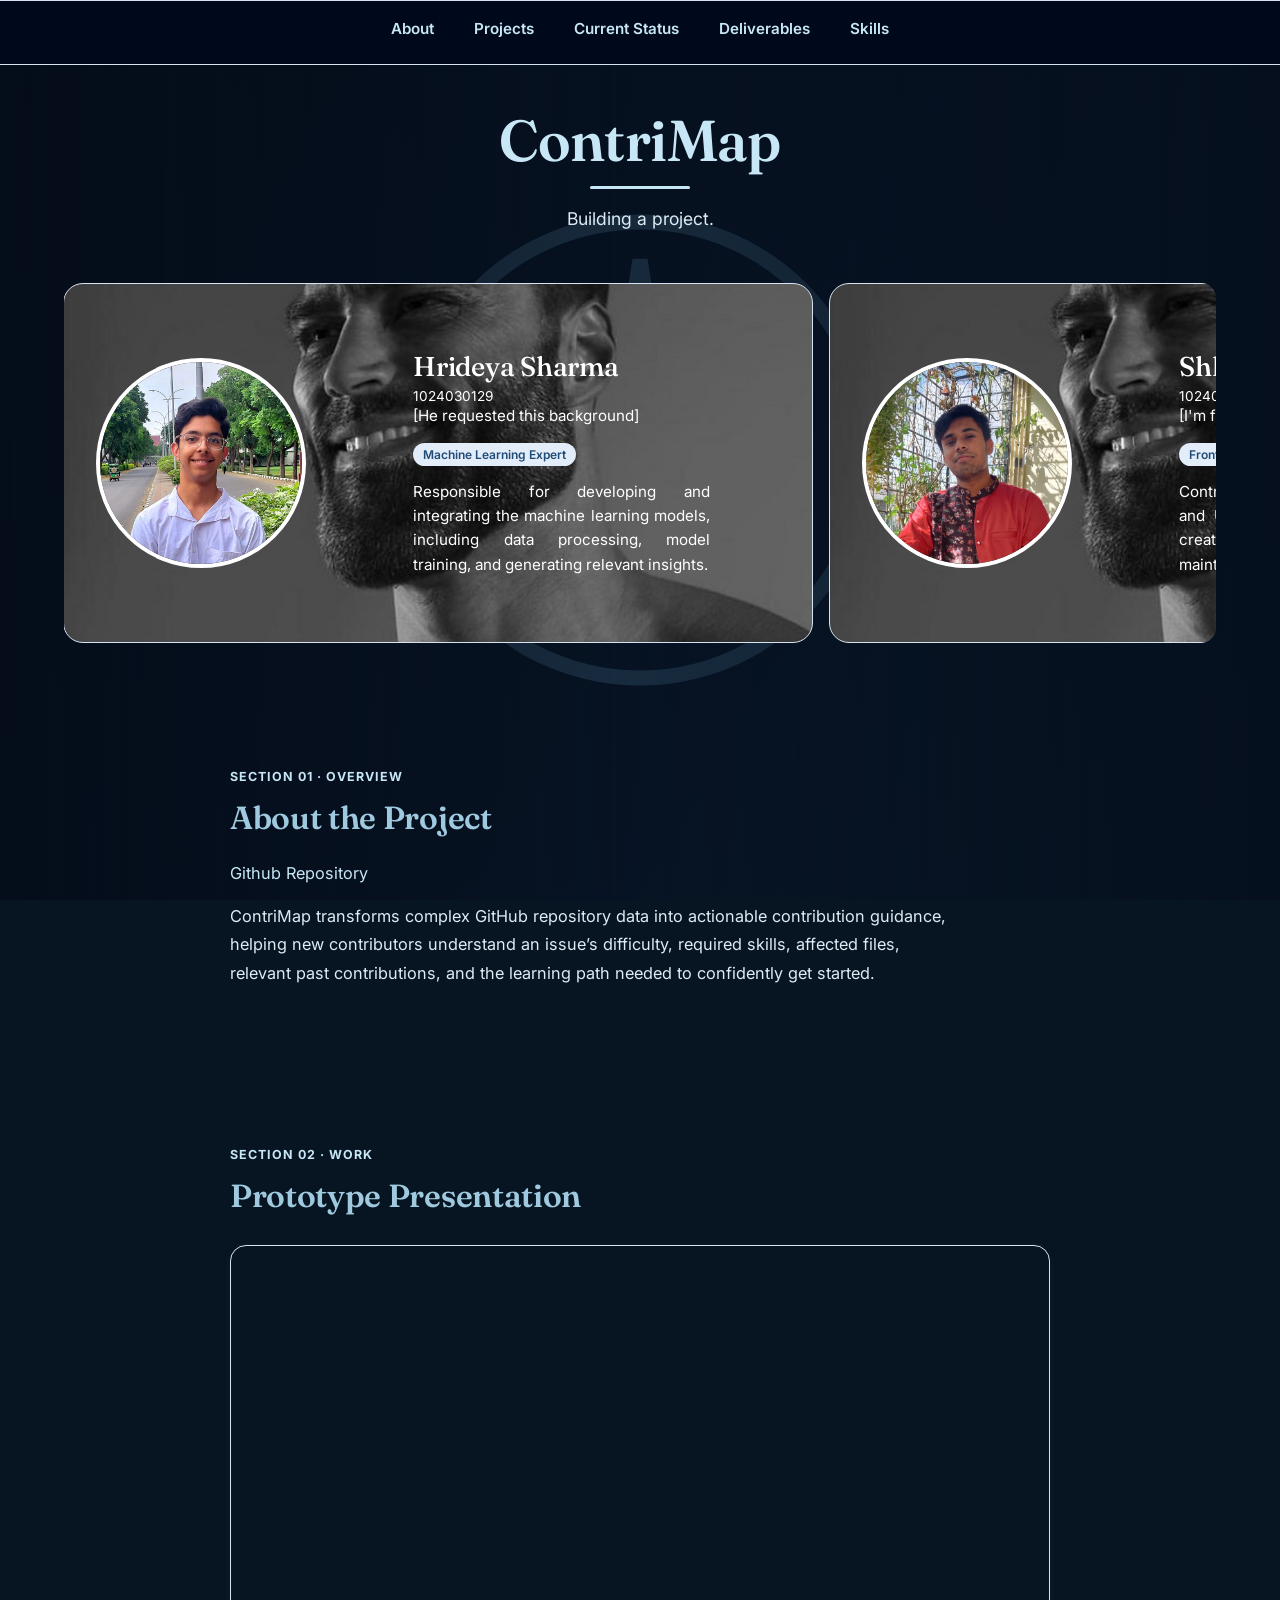
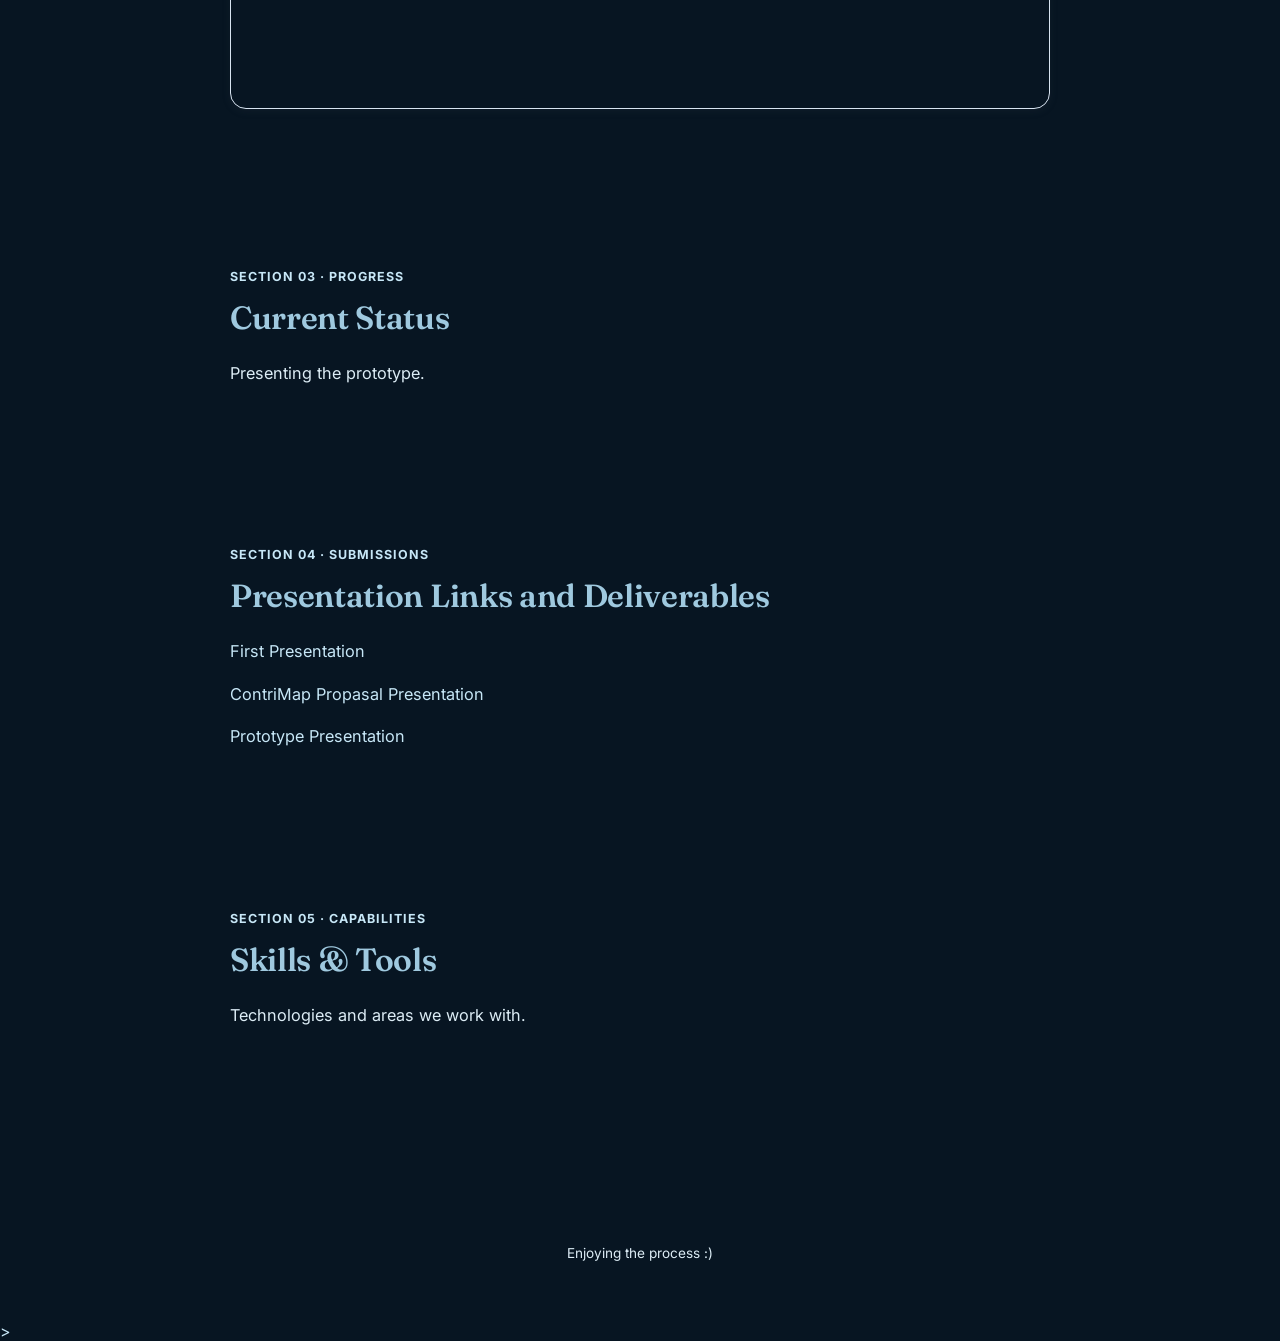
==== commit 2e827730: "Rename index (1).html to index.html" ====
--- a/index.html
+++ b/index.html
@@ -1,431 +1,482 @@
-<!DOCTYPE html>
-<html lang="en">
-<head>
-<meta charset="UTF-8">
-<meta name="viewport" content="width=device-width, initial-scale=1.0">
-<title>ContriMap</title>
-<link rel="preconnect" href="https://fonts.googleapis.com">
-<link href="https://fonts.googleapis.com/css2?family=Fraunces:opsz,wght@9..144,400;9..144,500;9..144,600&family=Inter:wght@400;500;600;700&display=swap" rel="stylesheet">
-<link rel="stylesheet" href="style.css">
-</head>
-<body>
-
-  <div class="hero">
-    <h1>ContriMap</h1>
-    <div class="hero-underline"></div>
-    <p>Building a project.</p>
-  </div>
-
-  <!-- TEAM CAROUSEL -->
-
-
-<div class="carousel">
-
-    <!-- FIRST GROUP -->
-
-    <div class="group">
-
-        <!-- HRIDEYA -->
-
-        <div class="card">
-
-            <div class="card-left">
-
-                <img
-                    src="images/hrideya.jpeg"
-                    alt="Hrideya Sharma"
-                >
-
-                <div class="card-name">
-
-                    <h3>Hrideya Sharma</h3>
-
-                    <span class="roll">
-                        1024030129
-                    </span>
-
-                </div>
-
-            </div>
-
-
-            <div class="card-right">
-
-                <span class="tag">
-                    Frontend Developer & UI/UX
-                </span>
-
-                <p>
-                    Passionate about building intuitive and
-                    responsive interfaces and creating seamless
-                    user experiences through clean and efficient
-                    development.
-                </p>
-
-            </div>
-
-        </div>
-
-
-        <!-- SHLOK -->
-
-        <div class="card">
-
-            <div class="card-left">
-
-                <img
-                    src="images/shlok.jpeg"
-                    alt="Shlok Shukla"
-                >
-
-                <div class="card-name">
-
-                    <h3>Shlok Shukla</h3>
-
-                    <span class="roll">
-                        1024030131
-                    </span>
-
-                </div>
-
-            </div>
-
-
-            <div class="card-right">
-
-                <span class="tag">
-                    Backend Developer
-                </span>
-
-                <p>
-                    Focused on developing reliable backend
-                    systems, APIs and database-driven
-                    functionality for the project.
-                </p>
-
-            </div>
-
-        </div>
-
-
-        <!-- JATIN -->
-
-        <div class="card">
-
-            <div class="card-left">
-
-                <img
-                    src="images/jatin.jpeg"
-                    alt="Jatin Garg"
-                >
-
-                <div class="card-name">
-
-                    <h3>Jatin Garg</h3>
-
-                    <span class="roll">
-                        1024030132
-                    </span>
-
-                </div>
-
-            </div>
-
-
-            <div class="card-right">
-
-                <span class="tag">
-                    System & Data Developer
-                </span>
-
-                <p>
-                    Works on system development, data processing
-                    and implementing the technical components
-                    required for the project.
-                </p>
-
-            </div>
-
-        </div>
-
-
-        <!-- HIYAANSHI -->
-
-        <div class="card">
-
-            <div class="card-left">
-
-                <img
-                    src="images/hiyaanshi.jpeg"
-                    alt="Hiyaanshi Makkar"
-                >
-
-                <div class="card-name">
-
-                    <h3>Hiyaanshi Makkar</h3>
-
-                    <span class="roll">
-                        1024030142
-                    </span>
-
-                </div>
-
-            </div>
-
-
-            <div class="card-right">
-
-                <span class="tag">
-                    Frontend & Project Integration
-                </span>
-
-                <p>
-                    Focused on frontend development, integrating
-                    project components and creating a clean and
-                    engaging user experience.
-                </p>
-
-            </div>
-
-        </div>
-
-    </div>
-
-
-    <!-- =================================
-         DUPLICATE GROUP FOR INFINITE LOOP
-    ================================== -->
-
-    <div aria-hidden="true" class="group">
-
-
-        <!-- HRIDEYA -->
-
-        <div class="card">
-
-            <div class="card-left">
-
-                <img
-                    src="images/hrideya.jpeg"
-                    alt="Hrideya Sharma"
-                >
-
-                <div class="card-name">
-
-                    <h3>Hrideya Sharma</h3>
-
-                    <span class="roll">
-                        1024030129
-                    </span>
-
-                </div>
-
-            </div>
-
-
-            <div class="card-right">
-
-                <span class="tag">
-                    Frontend Developer & UI/UX
-                </span>
-
-                <p>
-                    Passionate about building intuitive and
-                    responsive interfaces and creating seamless
-                    user experiences through clean and efficient
-                    development.
-                </p>
-
-            </div>
-
-        </div>
-
-
-        <!-- SHLOK -->
-
-        <div class="card">
-
-            <div class="card-left">
-
-                <img
-                    src="images/shlok.jpeg"
-                    alt="Shlok Shukla"
-                >
-
-                <div class="card-name">
-
-                    <h3>Shlok Shukla</h3>
-
-                    <span class="roll">
-                        1024030131
-                    </span>
-
-                </div>
-
-            </div>
-
-
-            <div class="card-right">
-
-                <span class="tag">
-                    Backend Developer
-                </span>
-
-                <p>
-                    Focused on developing reliable backend
-                    systems, APIs and database-driven
-                    functionality for the project.
-                </p>
-
-            </div>
-
-        </div>
-
-
-        <!-- JATIN -->
-
-        <div class="card">
-
-            <div class="card-left">
-
-                <img
-                    src="images/jatin.jpeg"
-                    alt="Jatin Garg"
-                >
-
-                <div class="card-name">
-
-                    <h3>Jatin Garg</h3>
-
-                    <span class="roll">
-                        1024030132
-                    </span>
-
-                </div>
-
-            </div>
-
-
-            <div class="card-right">
-
-                <span class="tag">
-                    System & Data Developer
-                </span>
-
-                <p>
-                    Works on system development, data processing
-                    and implementing the technical components
-                    required for the project.
-                </p>
-
-            </div>
-
-        </div>
-
-
-        <!-- HIYAANSHI -->
-
-        <div class="card">
-
-            <div class="card-left">
-
-                <img
-                    src="images/hiyaanshi.jpeg"
-                    alt="Hiyaanshi Makkar"
-                >
-
-                <div class="card-name">
-
-                    <h3>Hiyaanshi Makkar</h3>
-
-                    <span class="roll">
-                        1024030142
-                    </span>
-
-                </div>
-
-            </div>
-
-
-            <div class="card-right">
-
-                <span class="tag">
-                    Frontend & Project Integration
-                </span>
-
-                <p>
-                    Focused on frontend development, integrating
-                    project components and creating a clean and
-                    engaging user experience.
-                </p>
-
-            </div>
-
-        </div>
-
-
-    </div>
-
-</div>
-  <div class="nav-wrap">
-    <nav>
-      <a href="#about" class="active">About</a>
-      <a href="#projects">Projects</a>
-      <a href="#status">Current Status</a>
-      <a href="#deliverables">Deliverables</a>
-      <a href="#skills">Skills</a>
-    </nav>
-  </div>
-
-  <main>
-
-    <section id="about">
-      <span class="eyebrow">Section 01 · Overview</span>
-      <h2>About the Project</h2>
-      <p><a href="https://github.com/hrideya163/Software_Engineering_Project">Github Repository</a></p>
-    </section>
-
-    <section id="projects">
-      <span class="eyebrow">Section 02 · Work</span>
-      <h2>Projects</h2>
-      <p>Four project ideas under consideration, ranked from strongest to weakest choice.<  `/p>
-      <div class="project-tile-list">
-        
-      </div>
-    </section>
-
-    <section id="status">
-      <span class="eyebrow">Section 03 · Progress</span>
-      <h2>Current Status</h2>
-      <p>Working on the prototype.</p>
-    </section>
-
-    <section id="deliverables">
-      <span class="eyebrow">Section 04 · Submissions</span>
-      <h2>Presentation Links and Deliverables</h2>
-      <p><a href="https://docs.google.com/presentation/d/1nsrLdVQEng-svzZ3mW-jrxJIvBsD0Khr/edit?usp=sharing&ouid=112269358252437703472&rtpof=true&sd=true">First Presentation</a></p>
-      <p><a href="https://canva.link/0k50i8srltsi27f">ContriMap Propasal Presentation</a></p>
-      <p><a href="">Prototype Presentation</a></p>
-    </section>
-
-    <section id="skills">
-      <span class="eyebrow">Section 05 · Capabilities</span>
-      <h2>Skills &amp; Tools</h2>
-      <p>Technologies and areas we work with.</p>
-      <!-- <div class="card-list">
-        <div class="card"><h3>Skill Area</h3><p>Brief note on tools or techniques used here.</p></div>
-        <div class="card"><h3>Skill Area</h3><p>Brief note on tools or techniques used here.</p></div>
-        <div class="card"><h3>Skill Area</h3><p>Brief note on tools or techniques used here.</p></div>
-      </div> -->
-    </section>
-
-  </main>
-
-  <footer>
-    Enjoying the process :&#41
-  </footer>
-
-  <script src="script.js"></script>
-
-</body>
-</html>
+<!DOCTYPE html>
+<html lang="en">
+<head>
+<meta charset="UTF-8">
+<meta name="viewport" content="width=device-width, initial-scale=1.0">
+<title>ContriMap</title>
+<link rel="preconnect" href="https://fonts.googleapis.com">
+<link href="https://fonts.googleapis.com/css2?family=Fraunces:opsz,wght@9..144,400;9..144,500;9..144,600&family=Inter:wght@400;500;600;700&display=swap" rel="stylesheet">
+<link rel="stylesheet" href="style.css">
+</head>
+<body>
+
+  
+  <div class="animated-logo-background" aria-hidden="true">
+      <div class="animated-logo-parallax" id="logo">
+          <div class="animated-logo-rotation">
+
+              <svg viewBox="0 0 100 100" class="compass">
+
+                  <circle
+                      cx="50"
+                      cy="50"
+                      r="30"
+                      fill="none"
+                      stroke="currentColor"
+                      stroke-width="2"
+                  />
+
+                  
+                  <polygon
+                      points="50,25 54,50 50,75 46,50"
+                      fill="none"
+                      stroke="currentColor"
+                      stroke-width="2"
+                  />
+
+              </svg>
+
+          </div>
+      </div>
+  </div>
+
+    <div class="nav-wrap">
+    <nav>
+      <a href="#about" class="active">About</a>
+      <a href="#projects">Projects</a>
+      <a href="#status">Current Status</a>
+      <a href="#deliverables">Deliverables</a>
+      <a href="#skills">Skills</a>
+    </nav>
+  </div>
+  <div class="hero">
+      <h1>ContriMap</h1>
+      <div class="hero-underline"></div>
+      <p>Building a project.</p>
+  </div>
+
+  <!-- TEAM CAROUSEL -->
+
+
+<div class="carousel">
+
+    <!-- FIRST GROUP -->
+
+    <div class="group">
+
+        <!-- HRIDEYA -->
+
+        <div class="card">
+
+            <div class="card-left">
+
+                <img
+                    src="images/hrideya.jpeg"
+                    alt="Hrideya Sharma"
+                >
+
+                <div class="card-name">
+
+                    <h3>Hrideya Sharma</h3>
+
+                    <span class="roll">
+                        1024030129
+                    </span>
+                    <p>[He requested this background]</p>
+
+
+                </div>
+
+            </div>
+
+
+            <div class="card-right">
+
+                <span class="tag">
+                    Machine Learning Expert
+                </span>
+
+                <p>
+                    Responsible for developing and integrating the machine learning models, including data processing, model training, and generating relevant insights.
+                    
+                </p>
+
+            </div>
+
+        </div>
+
+
+        <!-- SHLOK -->
+
+        <div class="card">
+
+            <div class="card-left">
+
+                <img
+                    src="images/shlok.jpeg"
+                    alt="Shlok Shukla"
+                >
+
+                <div class="card-name">
+
+                    <h3>Shlok Shukla</h3>
+
+                    <span class="roll">
+                        1024030131
+                    </span>
+                    <p>[I'm from Bangalore and I love my hair]</p>
+
+                </div>
+
+            </div>
+
+
+            <div class="card-right">
+
+                <span class="tag">
+                    Frontend Developer & UI/UX
+                </span>
+
+                <p>
+                    Contributing to frontend development and UI/UX implementation, focusing on creating interactive components and maintaining a consistent user interface.
+                </p>
+
+            </div>
+
+        </div>
+
+
+        <!-- JATIN -->
+
+        <div class="card">
+
+            <div class="card-left">
+
+                <img
+                    src="images/jatin.jpeg"
+                    alt="Jatin Garg"
+                >
+
+                <div class="card-name">
+
+                    <h3>Jatin Garg</h3>
+
+                    <span class="roll">
+                        1024030132
+                    </span>
+                    <p>[SE ki fullform kya hoti he?]</p>
+
+                </div>
+
+            </div>
+
+
+            <div class="card-right">
+
+                <span class="tag">
+                    Backend Developer
+                </span>
+
+                <p>
+                    Responsible for developing the backend, APIs, database integration, and handling communication between the frontend and the core system.
+                </p>
+
+            </div>
+
+        </div>
+
+
+        <!-- HIYAANSHI -->
+
+        <div class="card">
+
+            <div class="card-left">
+
+                <img
+                    src="images/hiyaanshi.jpeg"
+                    alt="Hiyaanshi Makkar"
+                >
+
+                <div class="card-name">
+
+                    <h3>Hiyaanshi Makkar</h3>
+
+                    <span class="roll">
+                        1024030142
+                    </span>
+                    <p>[Always hungry]</p>
+
+                </div>
+
+            </div>
+
+
+            <div class="card-right">
+
+                <span class="tag">
+                    Frontend Developer and UI/UX
+                </span>
+
+                <p>
+                    Responsible for designing the UI/UX and developing the complete frontend of the website, ensuring a responsive, intuitive, and visually consistent user experience.
+                </p>
+
+            </div>
+
+        </div>
+
+    </div>
+
+
+    <!-- =================================
+         DUPLICATE GROUP FOR INFINITE LOOP
+    ================================== -->
+
+    <div aria-hidden="true" class="group">
+
+
+        <!-- HRIDEYA -->
+
+        <div class="card">
+
+            <div class="card-left">
+
+                <img
+                    src="images/hrideya.jpeg"
+                    alt="Hrideya Sharma"
+                >
+
+                <div class="card-name">
+
+                    <h3>Hrideya Sharma</h3>
+
+                    <span class="roll">
+                        1024030129
+                    </span>
+
+                </div>
+
+            </div>
+
+
+            <div class="card-right">
+
+                <span class="tag">
+                    Frontend Developer & UI/UX
+                </span>
+
+                <p>
+                    Passionate about building intuitive and
+                    responsive interfaces and creating seamless
+                    user experiences through clean and efficient
+                    development.
+                </p>
+
+            </div>
+
+        </div>
+
+
+        <!-- SHLOK -->
+
+        <div class="card">
+
+            <div class="card-left">
+
+                <img
+                    src="images/shlok.jpeg"
+                    alt="Shlok Shukla"
+                >
+
+                <div class="card-name">
+
+                    <h3>Shlok Shukla</h3>
+
+                    <span class="roll">
+                        1024030131
+                    </span>
+
+                </div>
+
+            </div>
+
+
+            <div class="card-right">
+
+                <span class="tag">
+                    Backend Developer
+                </span>
+
+                <p>
+                    Focused on developing reliable backend
+                    systems, APIs and database-driven
+                    functionality for the project.
+                </p>
+
+            </div>
+
+        </div>
+
+
+        <!-- JATIN -->
+
+        <div class="card">
+
+            <div class="card-left">
+
+                <img
+                    src="images/jatin.jpeg"
+                    alt="Jatin Garg"
+                >
+
+                <div class="card-name">
+
+                    <h3>Jatin Garg</h3>
+
+                    <span class="roll">
+                        1024030132
+                    </span>
+
+                </div>
+
+            </div>
+
+
+            <div class="card-right">
+
+                <span class="tag">
+                    System & Data Developer
+                </span>
+
+                <p>
+                    Works on system development, data processing
+                    and implementing the technical components
+                    required for the project.
+                </p>
+
+            </div>
+
+        </div>
+
+
+        <!-- HIYAANSHI -->
+
+        <div class="card">
+
+            <div class="card-left">
+
+                <img
+                    src="images/hiyaanshi.jpeg"
+                    alt="Hiyaanshi Makkar"
+                >
+
+                <div class="card-name">
+
+                    <h3>Hiyaanshi Makkar</h3>
+
+                    <span class="roll">
+                        1024030142
+                    </span>
+
+                </div>
+
+            </div>
+
+
+            <div class="card-right">
+
+                <span class="tag">
+                    Frontend & Project Integration
+                </span>
+
+                <p>
+                    Focused on frontend development, integrating
+                    project components and creating a clean and
+                    engaging user experience.
+                </p>
+
+            </div>
+
+        </div>
+
+
+    </div>
+
+</div>
+
+
+  <main>
+
+    <section id="about">
+      <span class="eyebrow">Section 01 · Overview</span>
+      <h2>About the Project</h2>
+      <p><a href="https://github.com/hrideya163/Software_Engineering_Project">Github Repository</a></p>
+      <p>ContriMap transforms complex GitHub repository data into actionable contribution guidance, helping new contributors understand an issue’s difficulty, required skills, affected files, relevant past contributions, and the learning path needed to confidently get started.</p>
+    </section>
+
+    <section id="projects">
+
+    <span class="eyebrow">Section 02 · Work</span>
+
+    <h2>Prototype Presentation</h2>
+
+    <!-- <p>
+        Explore our project presentation below.
+    </p> -->
+
+    <div class="canva-container">
+        <iframe
+            loading="lazy"
+            src="https://www.canva.com/design/DAHVPVtm-g4/EsQyCJB9OmmEq3f5s0_-bQ/view?embed"
+            allowfullscreen
+            allow="fullscreen">
+        </iframe>
+    </div>
+
+    <!-- <div class="presentation-link">
+        <a
+            href="https://www.canva.com/design/DAHVPVtm-g4/EsQyCJB9OmmEq3f5s0_-bQ/view"
+            target="_blank"
+            rel="noopener">
+            Open Presentation in Canva ↗
+        </a>
+    </div> -->
+
+</section>
+
+    <section id="status">
+      <span class="eyebrow">Section 03 · Progress</span>
+      <h2>Current Status</h2>
+      <p>Presenting the prototype.</p>
+    </section>
+
+    <section id="deliverables">
+      <span class="eyebrow">Section 04 · Submissions</span>
+      <h2>Presentation Links and Deliverables</h2>
+      <p><a href="https://docs.google.com/presentation/d/1nsrLdVQEng-svzZ3mW-jrxJIvBsD0Khr/edit?usp=sharing&ouid=112269358252437703472&rtpof=true&sd=true">First Presentation</a></p>
+      <p><a href="https://www.canva.com/design/DAHVPVtm-g4/Ew0lavxg81UeB-TAtbXYuA/edit">ContriMap Propasal Presentation</a></p>
+      <p><a href="https://www.canva.com/design/DAHSDZvYA0w/GR5urK_zDu-Jpf8V-SK8dQ/edit">Prototype Presentation</a></p>
+    </section>
+
+    <section id="skills">
+      <span class="eyebrow">Section 05 · Capabilities</span>
+      <h2>Skills &amp; Tools</h2>
+      <p>Technologies and areas we work with.</p>
+      <!-- <div class="card-list">
+        <div class="card"><h3>Skill Area</h3><p>Brief note on tools or techniques used here.</p></div>
+        <div class="card"><h3>Skill Area</h3><p>Brief note on tools or techniques used here.</p></div>
+        <div class="card"><h3>Skill Area</h3><p>Brief note on tools or techniques used here.</p></div>
+      </div> -->
+    </section>
+
+  </main>
+
+  <footer>
+    Enjoying the process :&#41
+  </footer>
+
+  <script src="script.js"></script>
+
+</body>
+</html>
+>
--- a/style.css
+++ b/style.css
@@ -1,14 +1,22 @@
 :root {
     --bg-top: #eaf2fb;
     --bg-bottom: #cfe0f5;
-    --panel: #ffffff;
-    --ink: #1c2b3a;
-    --ink-soft: #4b5c6e;
+
+    --panel: rgba(207, 227, 250, 0.20);
+
+    --ink: #c7e7f7;
+    --ink-soft: #dcecf5;
+
     --accent: #2f6fb0;
     --accent-deep: #204b78;
+
     --line: #d7e3f0;
-    --nav-bg: #f5f9fd;
-}
+}
+
+
+/* =========================
+   GLOBAL
+========================= */
 
 * {
     box-sizing: border-box;
@@ -23,24 +31,112 @@
 body {
     font-family: 'Inter', sans-serif;
     color: var(--ink);
+    background: #071522;
+    min-height: 100vh;
+}
+
+
+/* =========================
+   FIXED ANIMATED BACKGROUND
+========================= */
+
+.animated-logo-background {
+    pointer-events: none;
+
+    position: fixed;
+    inset: 0;
+
+    width: 100%;
+    height: 100vh;
+
+    overflow: hidden;
+
     background: linear-gradient(
-        180deg,
-        var(--bg-top) 0%,
-        var(--bg-bottom) 100%
+        120deg,
+        rgba(5, 13, 26, 0.96),
+        rgba(10, 25, 43, 0.88)
     );
-    min-height: 100vh;
-}
+
+    z-index: 0;
+}
+
+.animated-logo-background::after {
+    content: '';
+    position: absolute;
+    inset: 0;
+
+    background: linear-gradient(
+        90deg,
+        rgba(5, 13, 26, 0.82),
+        transparent 48%,
+        rgba(5, 13, 26, 0.70)
+    );
+}
+
+.animated-logo-parallax {
+    position: absolute;
+    left: 50%;
+    top: 50%;
+
+    will-change: transform;
+}
+
+.animated-logo-rotation {
+    display: grid;
+    place-items: center;
+
+    width: min(78vw, 760px);
+    height: min(78vw, 760px);
+
+    transform: translate(-50%, -50%);
+
+    animation: contrimap-logo-drift 90s linear infinite;
+
+    will-change: transform;
+}
+
+.animated-logo-rotation svg {
+    width: 100%;
+    height: 100%;
+
+    color: #8bd8ff;
+    opacity: 0.13;
+}
+
+@keyframes contrimap-logo-drift {
+    to {
+        transform: translate(-50%, -50%) rotate(360deg);
+    }
+}
+
+
+/* =========================
+   CONTENT ABOVE BACKGROUND
+========================= */
+
+.hero,
+.carousel,
+main,
+footer {
+    position: relative;
+    z-index: 1;
+}
+
+
+/* =========================
+   TYPOGRAPHY
+========================= */
 
 h1,
 h2,
 h3 {
     font-family: 'Fraunces', serif;
-    color: var(--ink);
+    color: #c7e7f7;
     letter-spacing: -0.01em;
 }
 
 a {
-    color: var(--accent);
+    color: #c7e7f7;
     text-decoration: none;
 }
 
@@ -57,37 +153,47 @@
 .hero h1 {
     font-size: clamp(2.4rem, 5vw, 3.6rem);
     font-weight: 600;
+    color: #c7e7f7;
 }
 
 .hero-underline {
     width: 100px;
     height: 3px;
-    background: var(--accent);
+
+    background: #c7e7f7;
+
     margin: 10px auto 16px;
+
     border-radius: 2px;
 }
 
 .hero p {
     font-size: 1.1rem;
-    color: var(--ink-soft);
+
+    color: #dcecf5;
+
     max-width: 620px;
     margin: 0 auto;
+
     line-height: 1.6;
 }
 
+
 /* =========================
    NAVIGATION
 ========================= */
 
 .nav-wrap {
-    background: var(--nav-bg);
+    position: sticky;
+    top: 0;
+
+    z-index: 50;
+
+    background: rgb(0, 9, 27);
+
     border-top: 1px solid var(--line);
     border-bottom: 1px solid var(--line);
-
-    position: sticky;
-    top: 0;
-
-    z-index: 50;
+    margin-top: 0;
 }
 
 nav {
@@ -108,7 +214,7 @@
     font-size: 0.95rem;
     font-weight: 600;
 
-    color: var(--ink-soft);
+    color: #c7e7f7;
 
     padding-bottom: 6px;
 
@@ -122,6 +228,7 @@
 nav a:hover,
 nav a.active {
     color: var(--accent-deep);
+
     border-color: var(--accent);
 }
 
@@ -144,19 +251,18 @@
 }
 
 section {
-    background: var(--panel);
+    /* background: rgba(207, 227, 250, 0.20); */
 
     border-radius: 20px;
 
     padding: 56px;
 
-    box-shadow:
-        0 20px 45px -20px rgba(32, 75, 120, 0.18);
-
-    position: relative;
+    /* box-shadow: 0 20px 45px -20px rgba(32, 75, 120, 0.18); */
 }
 
 .eyebrow {
+    display: block;
+
     font-size: 0.78rem;
     font-weight: 700;
 
@@ -164,22 +270,23 @@
 
     text-transform: uppercase;
 
-    color: var(--accent);
-
-    display: block;
+    color: #c7e7f7;
 
     margin-bottom: 14px;
 }
 
 section h2 {
     font-size: 2rem;
+
     font-weight: 600;
 
+    color: #9fc9df;
+
     margin-bottom: 22px;
 }
 
 section p {
-    color: var(--ink-soft);
+    color: #dcecf5;
 
     line-height: 1.75;
 
@@ -199,6 +306,7 @@
 
 .project-tile-list {
     display: flex;
+
     flex-direction: column;
 
     gap: 22px;
@@ -213,24 +321,30 @@
 
     padding: 30px 32px;
 
-    background: #eaf3fc;
+    background: rgba(234, 243, 252, 0.85);
 }
 
 .project-tile h3 {
     font-size: 1.2rem;
+
     font-weight: 500;
-    
+
+    color: #204b78;
+
     margin-bottom: 12px;
 }
 
 .project-tile p {
     font-size: 0.97rem;
+
+    color: #4b5c6e;
 }
 
 .rank-tag {
     display: inline-block;
 
     font-size: 0.75rem;
+
     font-weight: 600;
 
     color: var(--accent-deep);
@@ -243,18 +357,71 @@
 
     margin-top: 16px;
 }
-
-
-/* =========================
-   CARDS
-========================= */
-
+/* =========================
+   CANVA PRESENTATION
+========================= */
+
+.canva-container {
+    position: relative;
+    width: 100%;
+    max-width: 900px;
+    height: 0;
+
+    padding-top: 56.25%;
+
+    margin: 30px auto 0;
+
+    overflow: hidden;
+    border-radius: 16px;
+
+    border: 1px solid var(--line);
+
+    box-shadow: 0 2px 8px 0 rgba(63, 69, 81, 0.16);
+
+    background: #071522;
+}
+
+.canva-container iframe {
+    position: absolute;
+
+    width: 100%;
+    height: 100%;
+
+    top: 0;
+    left: 0;
+
+    border: none;
+    padding: 0;
+    margin: 0;
+}
+
+.presentation-link {
+    text-align: center;
+    margin-top: 18px;
+}
+
+.presentation-link a {
+    color: var(--ink-soft);
+    font-weight: 600;
+}
+
+.presentation-link a:hover {
+    color: var(--accent);
+}
+
+/* =========================
+   TEAM CAROUSEL
+========================= */
 
 .carousel {
     margin: 10px auto;
+    border-radius: 15px;
     width: 90%;
-    display: flex;
-    overflow-x: auto;   /* KEEP THIS */
+
+    display: flex;
+
+    overflow-x: auto;
+
     scroll-behavior: auto;
 }
 
@@ -264,41 +431,41 @@
 
 .group {
     display: flex;
+
     align-items: center;
+
     justify-content: center;
+
     gap: 1em;
+
     padding-right: 1em;
+
     flex-shrink: 0;
-}
-.card {
-    flex: 0 0 5em;
-    height: 5em;
-    padding: 4em;
-    background: cornflowerblue;
-    font-size: 3rem;
-    border-radius: .2em;
-    text-align: center;
-    align-content: center;
 }
 
 .group .card {
     width: 750px;
+
     min-width: 750px;
 
     height: 360px;
 
     border: 1px solid var(--line);
+
     border-radius: 20px;
 
     padding: 32px;
 
     background-image: url("images/Sigma.jpg");
+
     background-size: cover;
+
     background-position: center;
+
     background-repeat: no-repeat;
 
-    
     display: grid;
+
     grid-template-columns: 42% 58%;
 
     gap: 30px;
@@ -307,13 +474,17 @@
 }
 
 
-/* LEFT SIDE */
+/* =========================
+   CARD LEFT SIDE
+========================= */
 
 .card-left {
     display: flex;
+
     flex-direction: column;
 
     justify-content: center;
+
     align-items: flex-start;
 
     text-align: left;
@@ -321,27 +492,32 @@
 
 .card-left img {
     width: 210px;
+
     height: 210px;
 
     object-fit: cover;
 
     border-radius: 105px;
+
     border: 4px solid #ffffff;
-
-}
-
-
-/* TEAM MEMBER DETAILS */
+}
+
+
+/* =========================
+   TEAM MEMBER DETAILS
+========================= */
 
 .card-name {
     text-align: left;
-    
 }
 
 .card-name h3 {
-    font-size: 1.4rem;
+    font-size: 1.7rem;
+
     font-weight: 500;
-    color: white;
+
+    color: #ffffff;
+
     margin-bottom: 5px;
 }
 
@@ -350,17 +526,21 @@
 
     font-size: 0.85rem;
 
-    color: white;
-}
-
-
-/* RIGHT SIDE */
+    color: #ffffff;
+}
+
+
+/* =========================
+   CARD RIGHT SIDE
+========================= */
 
 .card-right {
     display: flex;
+
     flex-direction: column;
-    
+
     justify-content: center;
+
     gap: 14px;
 
     text-align: left;
@@ -372,6 +552,7 @@
     width: fit-content;
 
     font-size: 0.75rem;
+
     font-weight: 600;
 
     color: var(--accent-deep);
@@ -381,49 +562,20 @@
     padding: 4px 10px;
 
     border-radius: 100px;
-
-    margin: 0;
 }
 
 .card-right p {
     font-size: 0.95rem;
 
-    color: white;
+    color: #ffffff;
+
     line-height: 1.6;
+
     text-align: justify;
-    margin-right: 0;
+
     padding-right: 100px;
 }
-.group .card h3 {
-    font-size: 1.7rem;
-    
-    font-weight: 500;
-
-    margin-bottom: 10px;
-}
-
-.group .card p {
-    font-size: 0.95rem;
-    
-}
-
-.group .card .tag {
-    display: inline-block;
-    
-    font-size: 0.75rem;
-
-    font-weight: 600;
-
-    color: var(--accent-deep);
-
-    background: #e3edf9;
-
-    padding: 4px 10px;
-
-    border-radius: 100px;
-
-    margin-top: 0;
-}
+
 
 /* =========================
    CONTACT
@@ -453,7 +605,8 @@
 
 .btn-primary {
     background: var(--accent);
-    color: #fff;
+
+    color: #ffffff;
 }
 
 .btn-primary:hover {
@@ -462,11 +615,13 @@
 
 .btn-secondary {
     border: 1px solid var(--line);
+
     color: var(--ink);
 }
 
 .btn-secondary:hover {
     border-color: var(--accent);
+
     color: var(--accent-deep);
 }
 
@@ -480,7 +635,7 @@
 
     padding: 40px 24px 60px;
 
-    color: var(--ink-soft);
+    color: #dcecf5;
 
     font-size: 0.85rem;
 }
@@ -499,35 +654,34 @@
     nav {
         gap: 20px;
     }
-
-    .team-slide {
-        grid-template-columns: 1fr;
+}
+
+
+/* =========================
+   SMALL SCREENS
+========================= */
+
+@media (max-width: 640px) {
+
+    .animated-logo-rotation {
+        width: 105vw;
+
+        height: 105vw;
     }
 
-    .team-left {
-        padding: 30px;
-
-        align-items: center;
-
-        text-align: center;
+    .animated-logo-rotation svg {
+        opacity: 0.08;
     }
-
-    .team-left img {
-        width: 170px;
-        height: 170px;
+}
+
+
+/* =========================
+   REDUCED MOTION
+========================= */
+
+@media (prefers-reduced-motion: reduce) {
+
+    .animated-logo-rotation {
+        animation: none;
     }
-
-    .team-right {
-        padding: 35px 30px;
-
-        text-align: center;
-    }
-
-    .team-skills {
-        justify-content: center;
-    }
-
-    .team-name h3 {
-        font-size: 1.6rem;
-    }
-}
+}
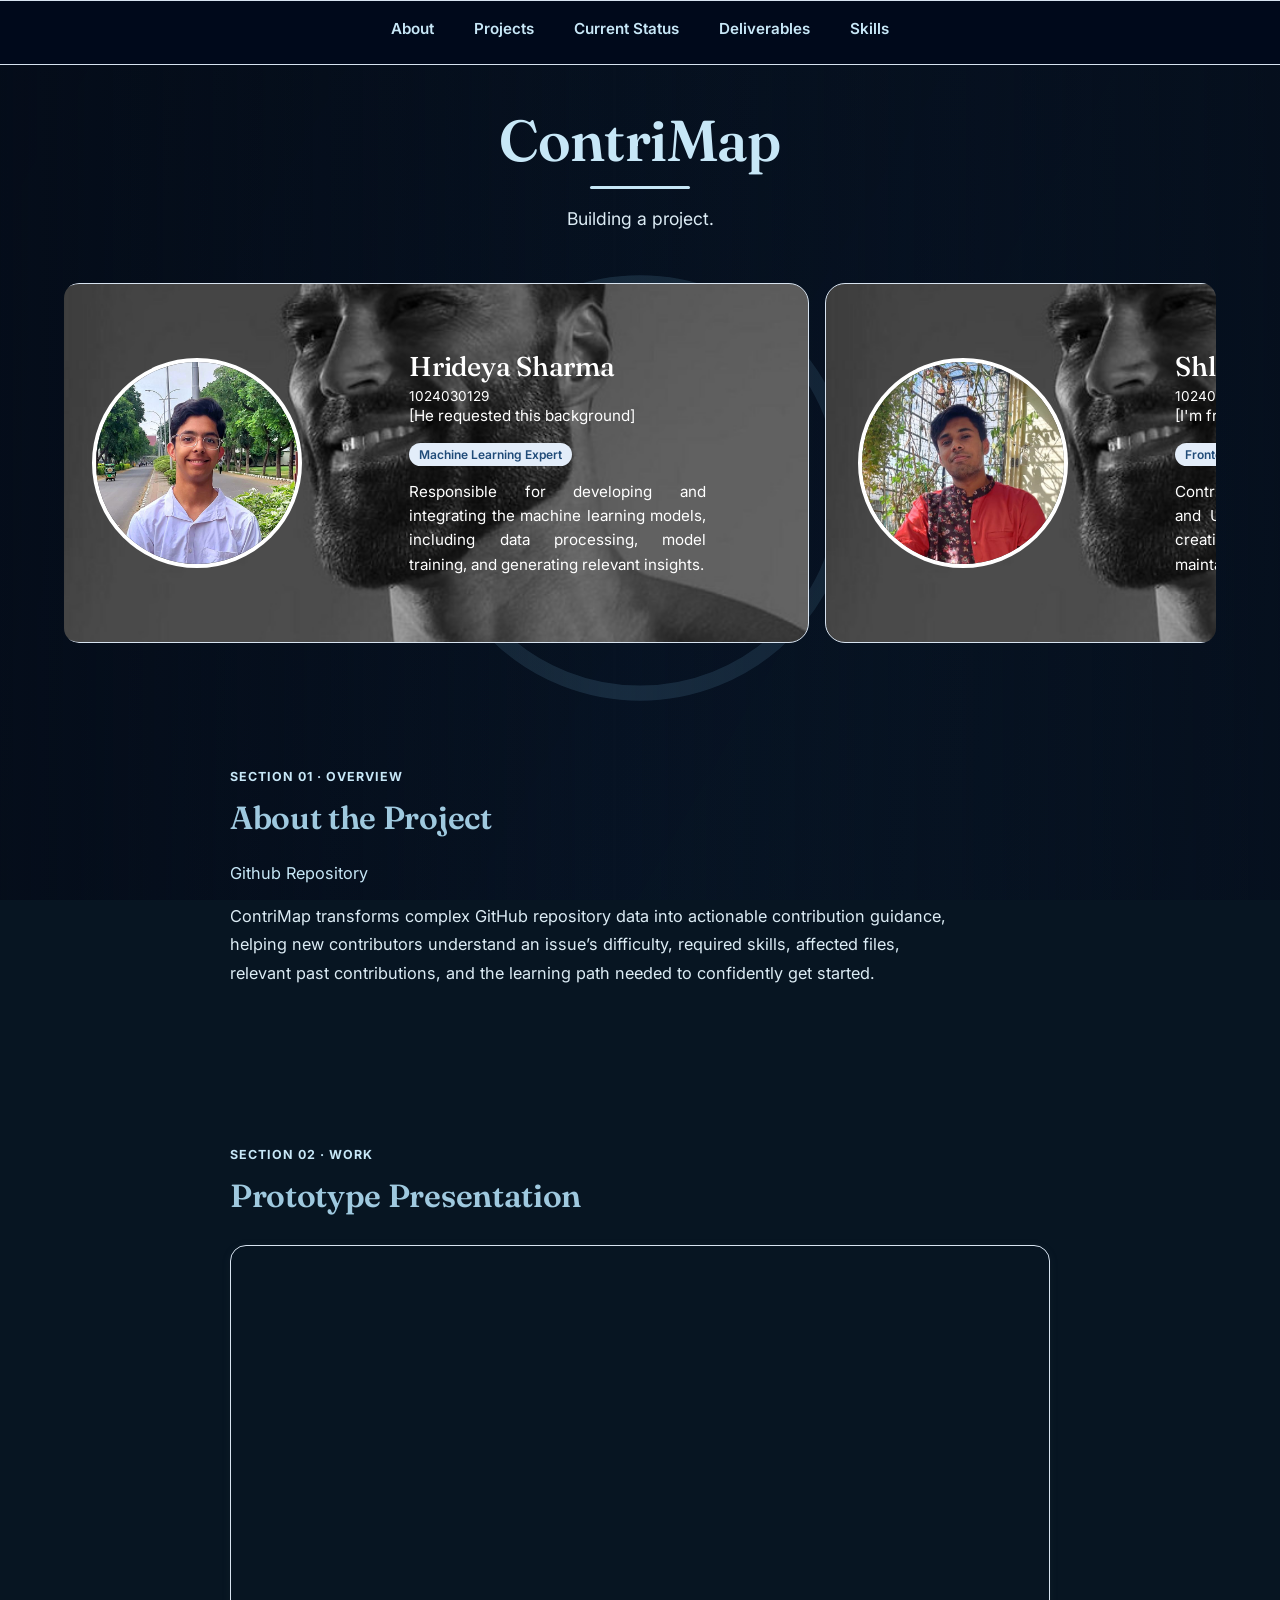
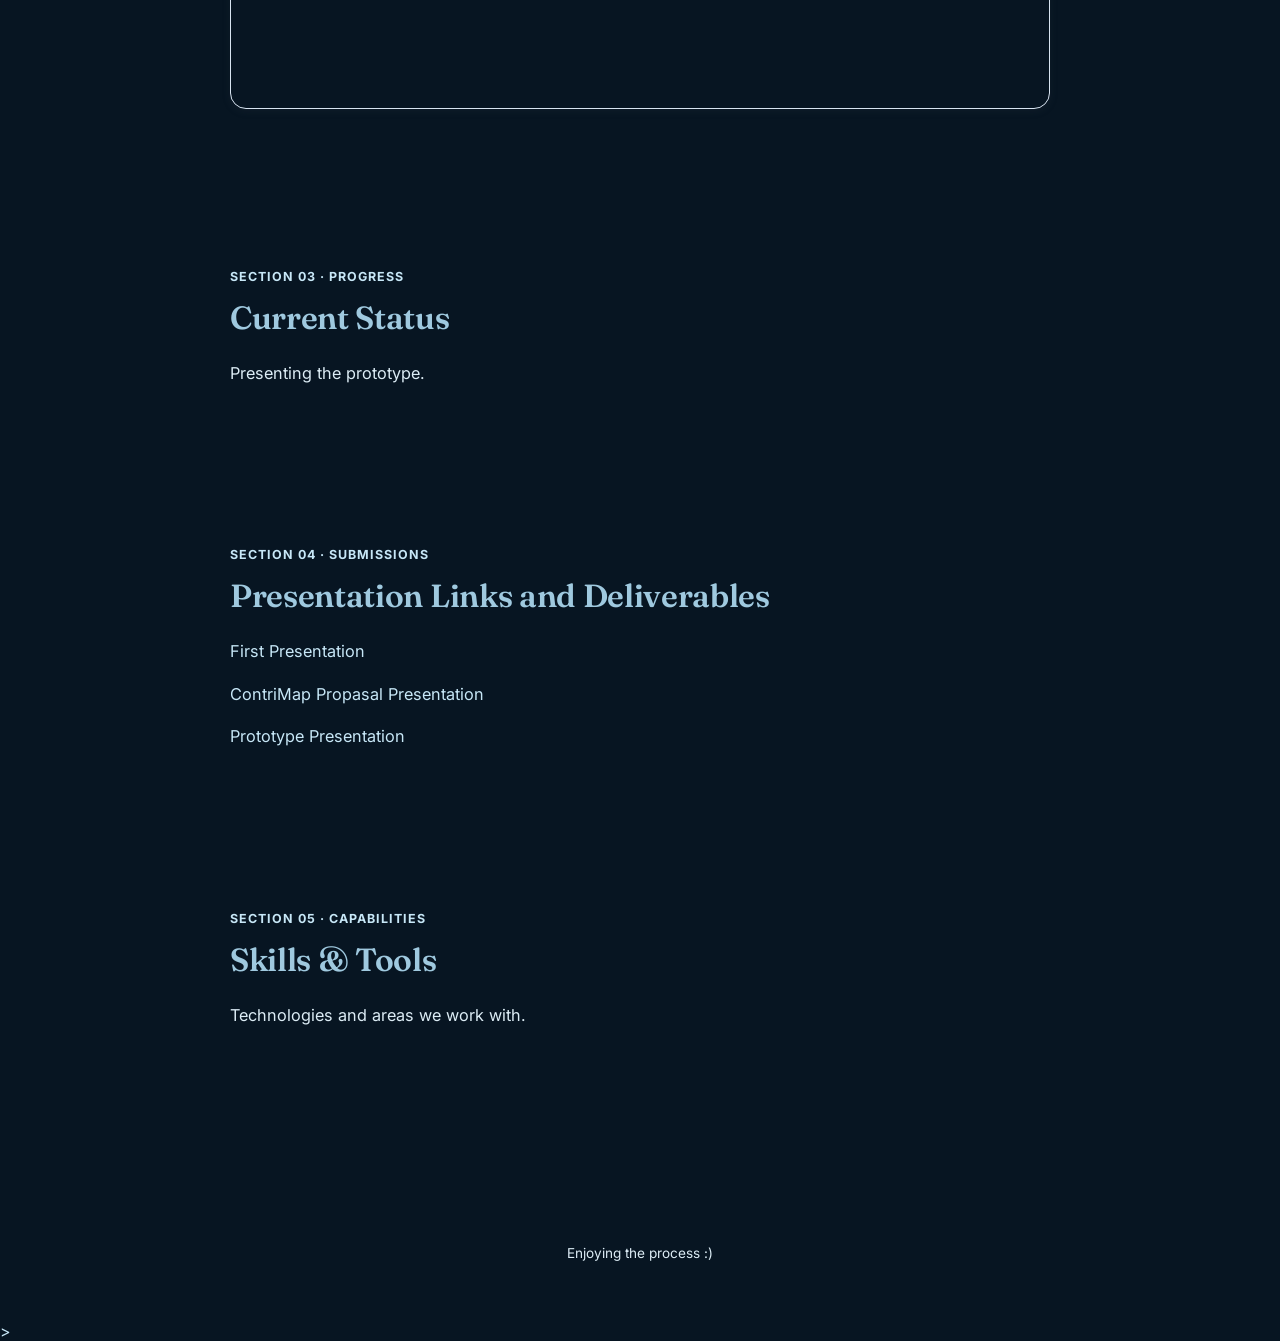
==== commit b636c292: "Update index.html" ====
--- a/index.html
+++ b/index.html
@@ -19,16 +19,16 @@
 
                   <circle
                       cx="50"
-                      cy="50"
-                      r="30"
+                      cy="55"
+                      r="27"
                       fill="none"
                       stroke="currentColor"
                       stroke-width="2"
                   />
-
-                  
+                 
                   <polygon
-                      points="50,25 54,50 50,75 46,50"
+                    id="compassNeedle"
+                      points="50,35 53,55 50,75 47,55"
                       fill="none"
                       stroke="currentColor"
                       stroke-width="2"
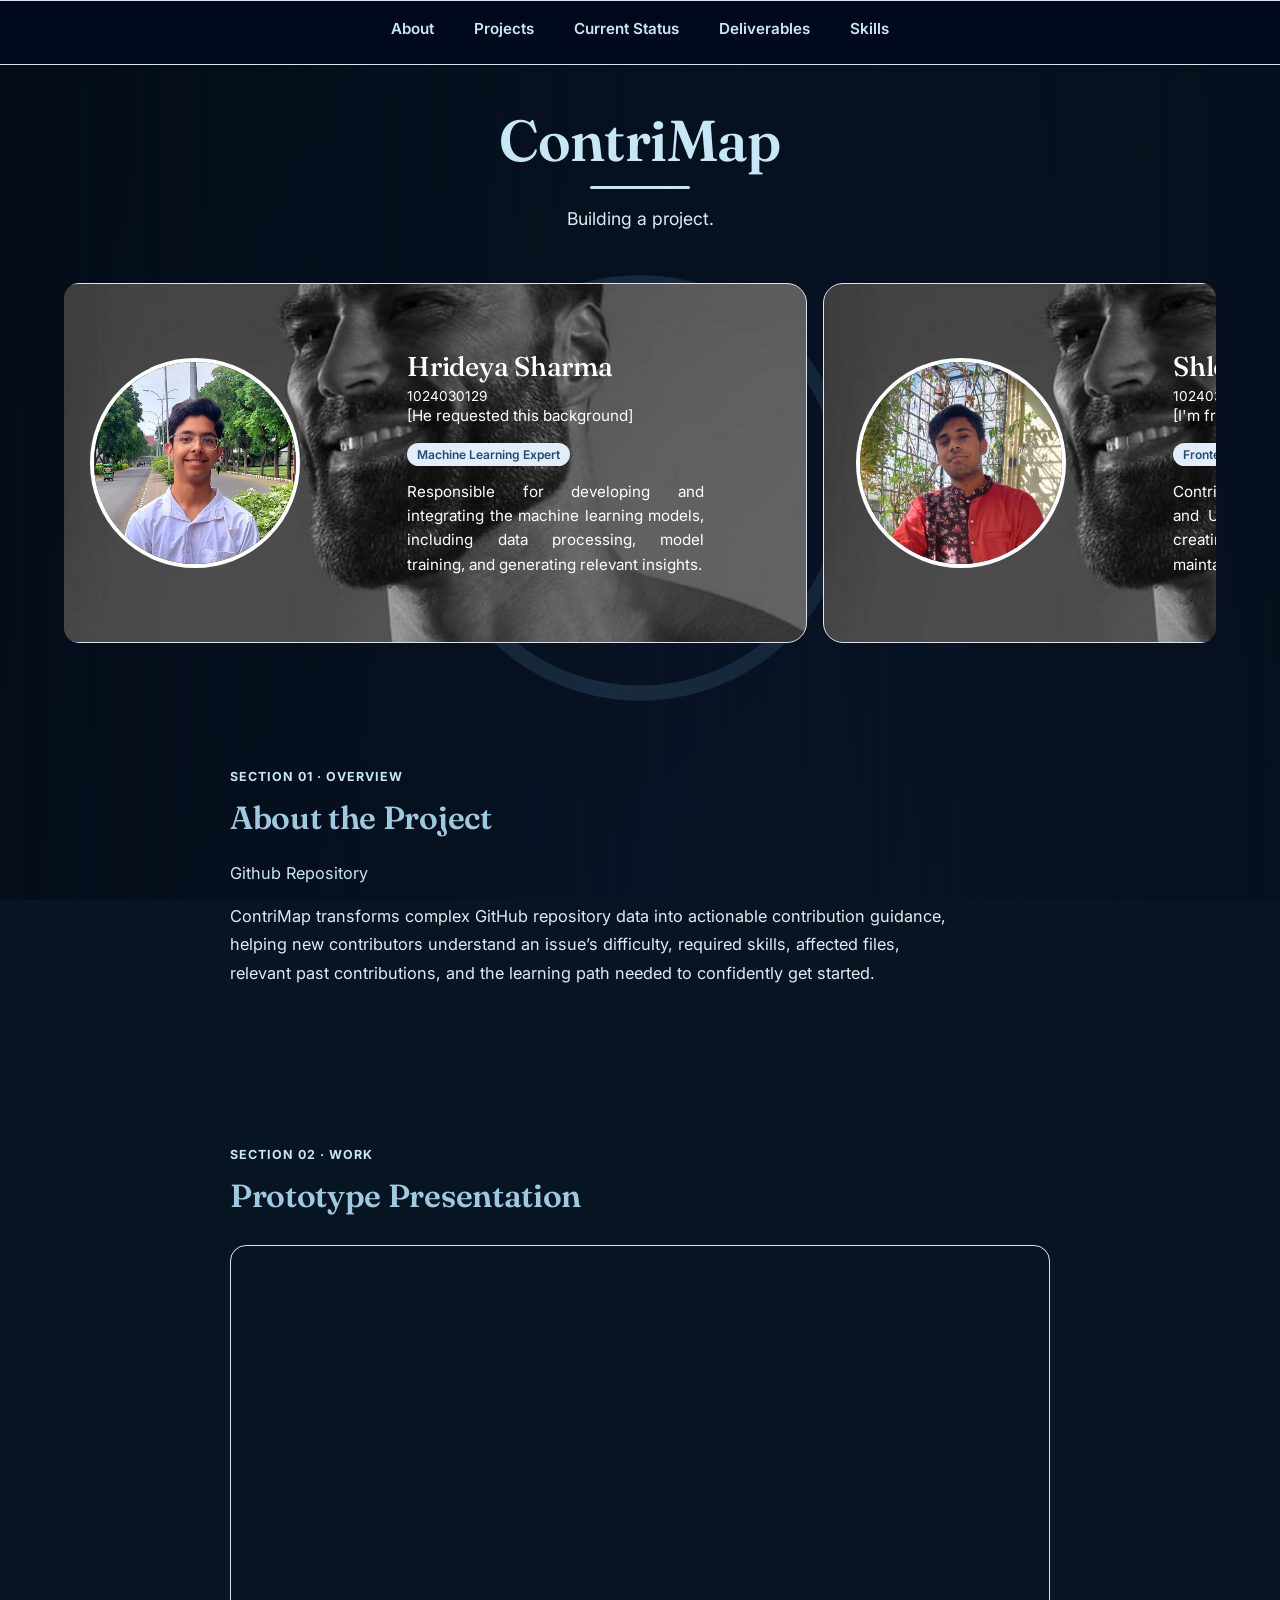
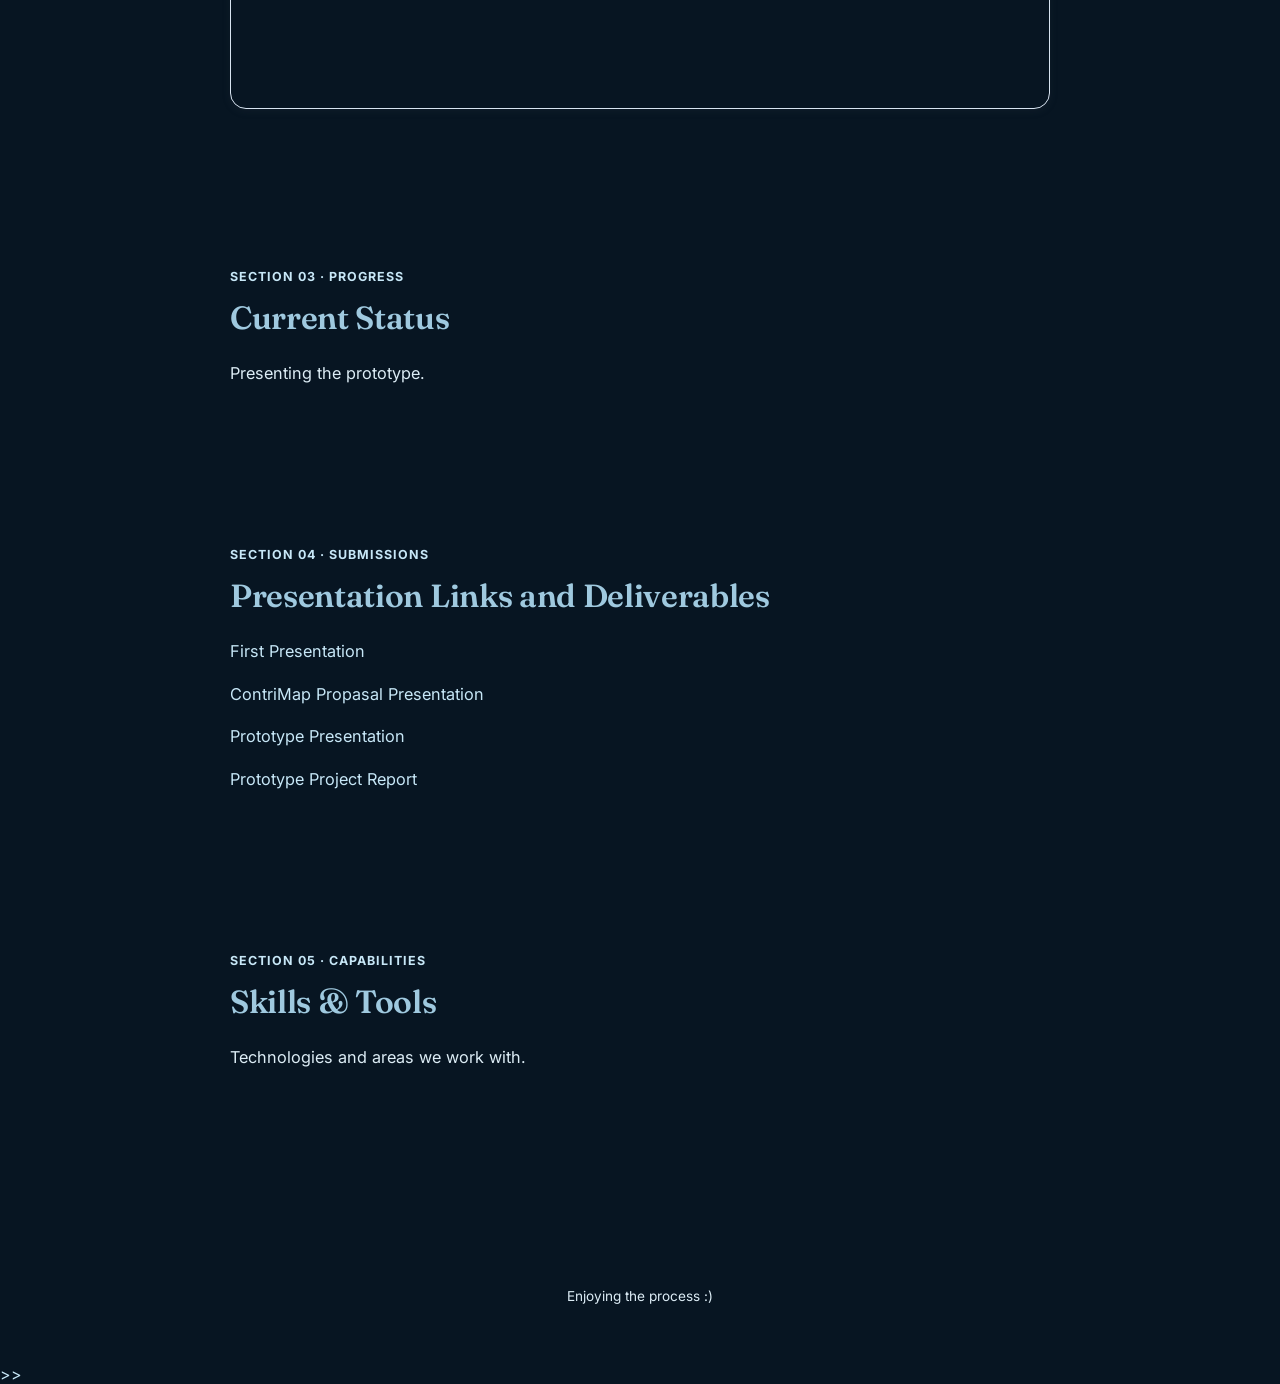
==== commit c286899f: "Update index.html" ====
--- a/index.html
+++ b/index.html
@@ -456,6 +456,8 @@
       <p><a href="https://docs.google.com/presentation/d/1nsrLdVQEng-svzZ3mW-jrxJIvBsD0Khr/edit?usp=sharing&ouid=112269358252437703472&rtpof=true&sd=true">First Presentation</a></p>
       <p><a href="https://www.canva.com/design/DAHVPVtm-g4/Ew0lavxg81UeB-TAtbXYuA/edit">ContriMap Propasal Presentation</a></p>
       <p><a href="https://www.canva.com/design/DAHSDZvYA0w/GR5urK_zDu-Jpf8V-SK8dQ/edit">Prototype Presentation</a></p>
+      <p><a href="https://docs.google.com/document/d/1Yja2KAQCgLkeIUvGAHBU_cCnDzSzdvW6f0jgrIqN2_g/edit?usp=sharing">Prototype Project Report</a></p>
+
     </section>
 
     <section id="skills">
@@ -479,4 +481,4 @@
 
 </body>
 </html>
->
+>>
--- a/style.css
+++ b/style.css
@@ -90,7 +90,7 @@
 
     transform: translate(-50%, -50%);
 
-    animation: contrimap-logo-drift 90s linear infinite;
+    /* animation: contrimap-logo-drift 90s linear infinite; */
 
     will-change: transform;
 }
@@ -101,13 +101,24 @@
 
     color: #8bd8ff;
     opacity: 0.13;
-}
-
-@keyframes contrimap-logo-drift {
+    
+}
+#compassNeedle {
+    transform-box: fill-box;
+    transform-origin: center;
+    animation: needle-rotate 100s linear infinite;
+}
+
+@keyframes needle-rotate {
+    from {
+        transform: rotate(0deg);
+    }
+
     to {
-        transform: translate(-50%, -50%) rotate(360deg);
+        transform: rotate(360deg);
     }
 }
+
 
 
 /* =========================
@@ -684,4 +695,4 @@
     .animated-logo-rotation {
         animation: none;
     }
-}+}
